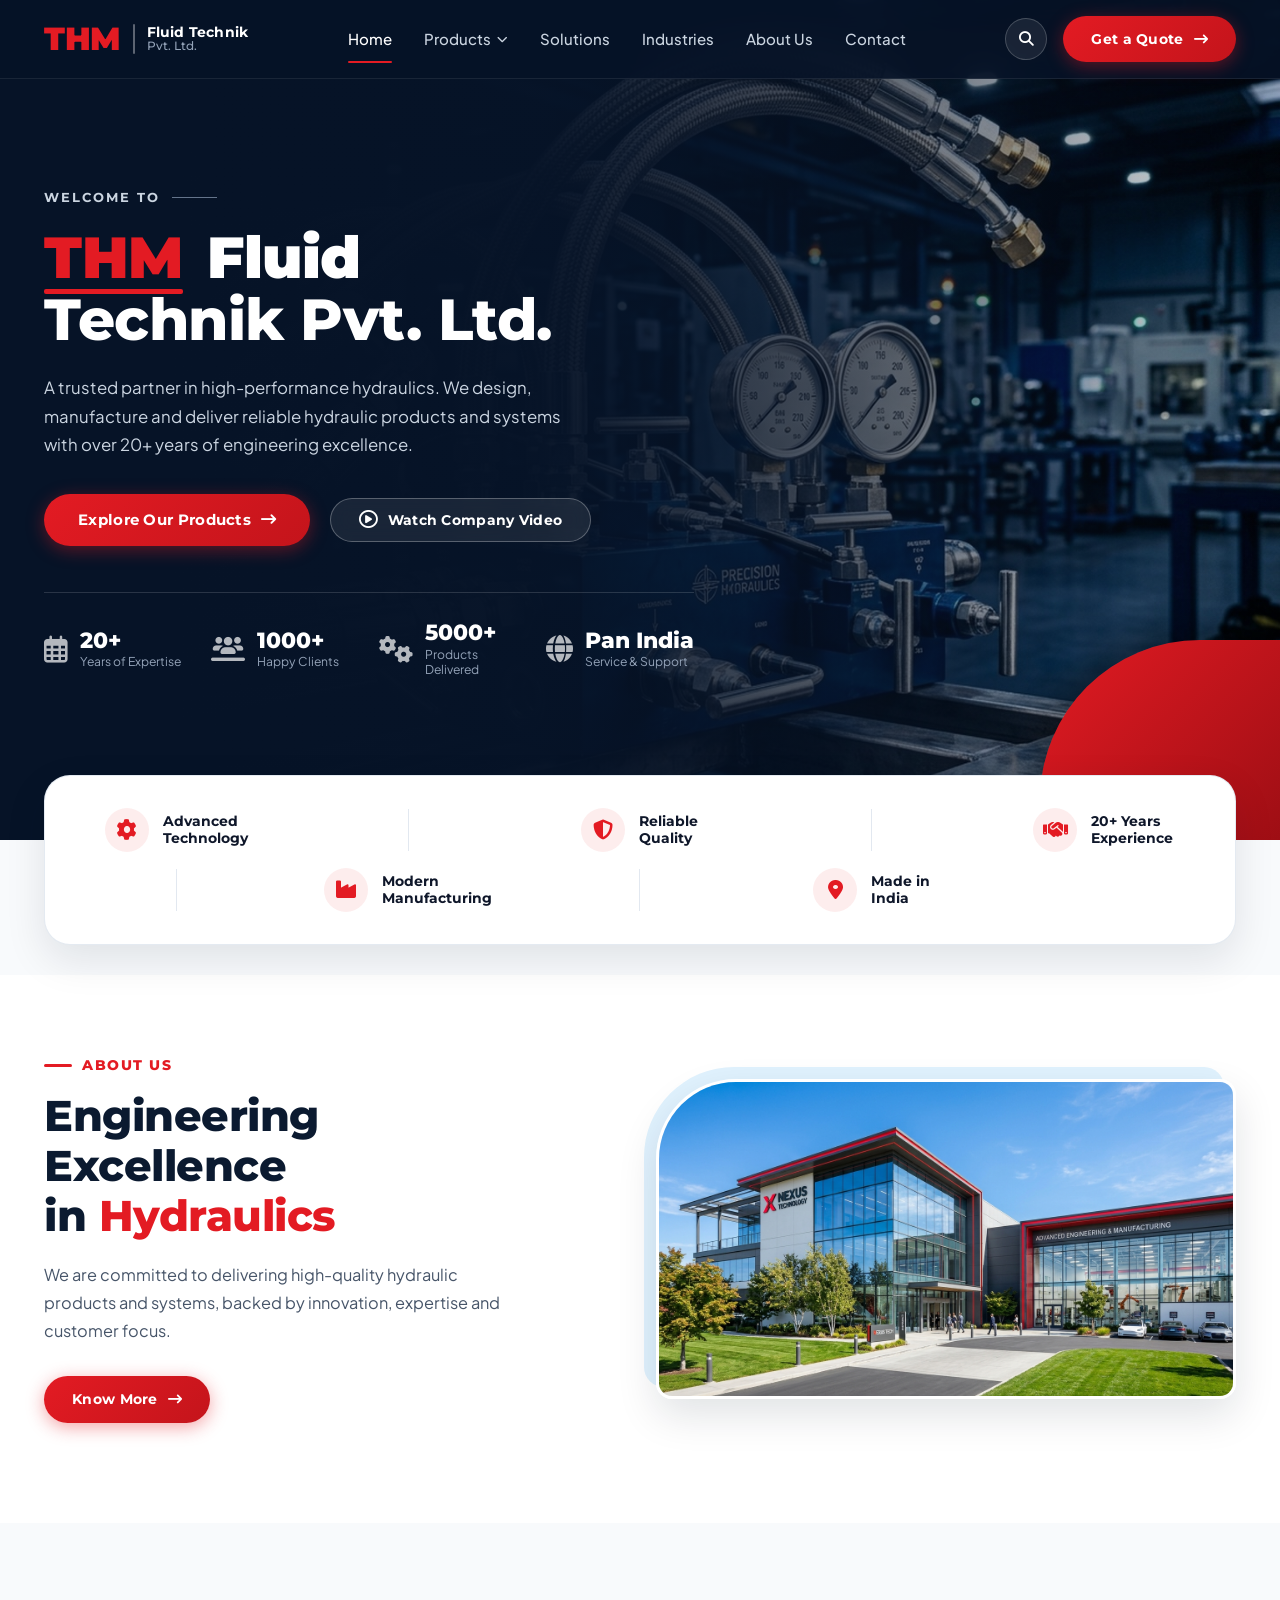
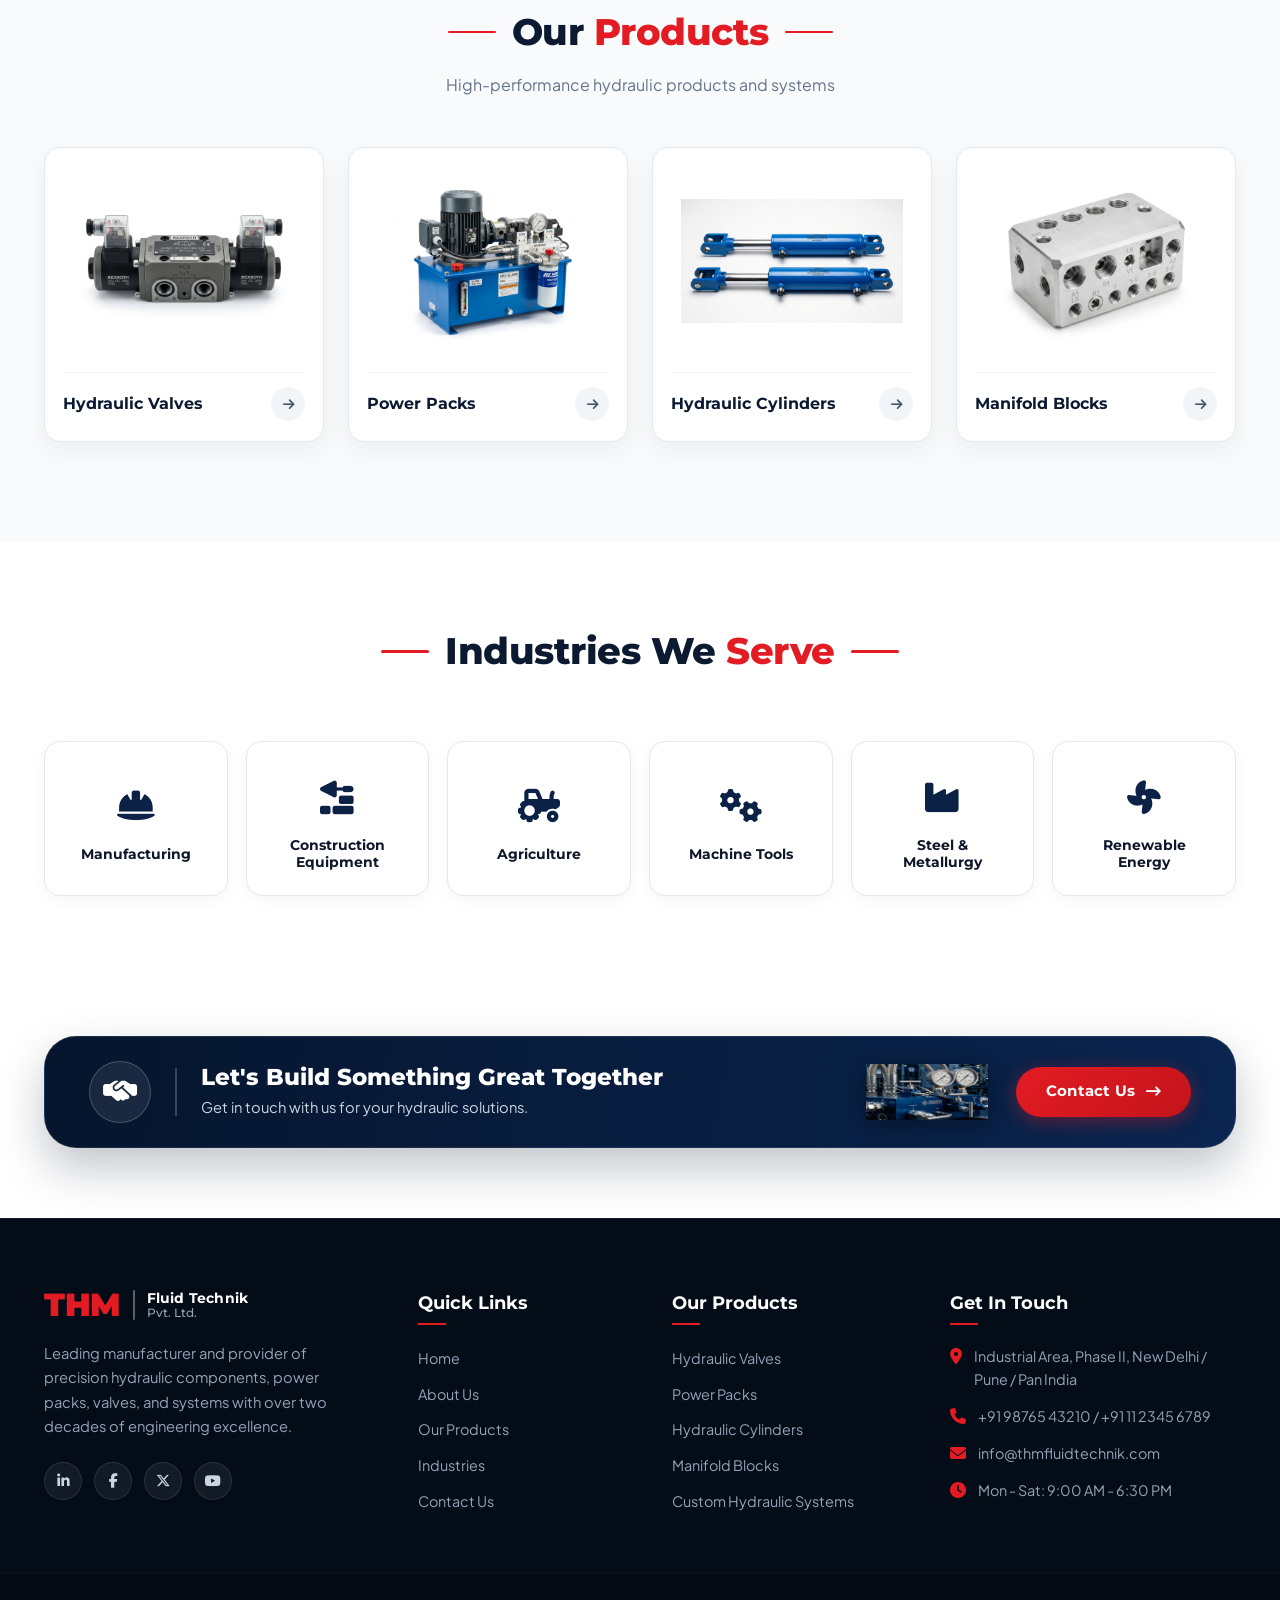
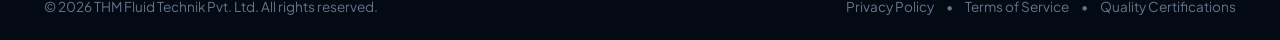
==== index.html @ c9687d81 "Initial commit: THM Fluid Technik official landing page" ====
<!DOCTYPE html>
<html lang="en">
<head>
    <meta charset="UTF-8">
    <meta name="viewport" content="width=device-width, initial-scale=1.0">
    <title>THM | Fluid Technik Pvt. Ltd. - High Performance Hydraulics</title>
    <!-- Google Fonts -->
    <link rel="preconnect" href="https://fonts.googleapis.com">
    <link rel="preconnect" href="https://fonts.gstatic.com" crossorigin>
    <link href="https://fonts.googleapis.com/css2?family=Montserrat:wght@400;500;600;700;800;900&family=Plus+Jakarta+Sans:wght@400;500;600;700&display=swap" rel="stylesheet">
    <!-- Font Awesome Icons -->
    <link rel="stylesheet" href="https://cdnjs.cloudflare.com/ajax/libs/font-awesome/6.5.1/css/all.min.css">
    <!-- Custom Stylesheet -->
    <link rel="stylesheet" href="css/style.css">
</head>
<body>

    <!-- ================= NAVBAR ================= -->
    <header class="navbar-wrapper">
        <nav class="navbar container">
            <a href="#" class="logo-brand">
                <span class="logo-thm">THM</span>
                <span class="logo-sep"></span>
                <span class="logo-text">
                    <span class="company-name">Fluid Technik</span>
                    <span class="company-sub">Pvt. Ltd.</span>
                </span>
            </a>

            <!-- Navigation Links -->
            <ul class="nav-menu" id="navMenu">
                <li class="nav-item"><a href="#home" class="nav-link active">Home</a></li>
                <li class="nav-item dropdown">
                    <a href="#products" class="nav-link dropdown-toggle">
                        Products <i class="fa-solid fa-chevron-down caret"></i>
                    </a>
                    <ul class="dropdown-menu">
                        <li><a href="#products"><i class="fa-solid fa-sliders"></i> Hydraulic Valves</a></li>
                        <li><a href="#products"><i class="fa-solid fa-bolt"></i> Power Packs</a></li>
                        <li><a href="#products"><i class="fa-solid fa-compress"></i> Hydraulic Cylinders</a></li>
                        <li><a href="#products"><i class="fa-solid fa-cubes"></i> Manifold Blocks</a></li>
                    </ul>
                </li>
                <li class="nav-item"><a href="#solutions" class="nav-link">Solutions</a></li>
                <li class="nav-item"><a href="#industries" class="nav-link">Industries</a></li>
                <li class="nav-item"><a href="#about" class="nav-link">About Us</a></li>
                <li class="nav-item"><a href="#contact" class="nav-link">Contact</a></li>
            </ul>

            <!-- Nav Actions -->
            <div class="nav-actions">
                <button class="search-btn" id="searchToggle" title="Search">
                    <i class="fa-solid fa-magnifying-glass"></i>
                </button>
                <a href="#quoteModal" class="btn btn-primary btn-quote" id="openQuoteBtn">
                    Get a Quote <i class="fa-solid fa-arrow-right-long"></i>
                </a>
                <button class="mobile-toggle" id="mobileToggle" aria-label="Toggle menu">
                    <i class="fa-solid fa-bars"></i>
                </button>
            </div>
        </nav>
    </header>

    <!-- Search Overlay -->
    <div class="search-overlay" id="searchOverlay">
        <div class="search-box">
            <input type="text" placeholder="Search products, solutions, specifications...">
            <button class="search-close" id="searchClose"><i class="fa-solid fa-xmark"></i></button>
        </div>
    </div>

    <!-- ================= HERO SECTION ================= -->
    <section class="hero-section" id="home">
        <div class="hero-bg-overlay"></div>
        <div class="container hero-content-wrapper">
            <div class="hero-text-col">
                <div class="welcome-tag">
                    <span>WELCOME TO</span>
                    <span class="tag-line"></span>
                </div>

                <h1 class="hero-title">
                    <span class="thm-red-block">
                        <span class="thm-red">THM</span>
                        <span class="hero-red-bar"></span>
                    </span>
                    <span class="thm-white">Fluid</span><br>
                    <span class="thm-sub">Technik Pvt. Ltd.</span>
                </h1>

                <p class="hero-description">
                    A trusted partner in high-performance hydraulics. We design, manufacture and deliver 
                    reliable hydraulic products and systems with over 20+ years of engineering excellence.
                </p>

                <div class="hero-cta-group">
                    <a href="#products" class="btn btn-primary hero-btn-main">
                        Explore Our Products <i class="fa-solid fa-arrow-right-long"></i>
                    </a>
                    <button class="btn btn-outline-glass" id="watchVideoBtn">
                        <i class="fa-regular fa-circle-play play-icon"></i> Watch Company Video
                    </button>
                </div>

                <!-- Stats Grid Row -->
                <div class="hero-stats-row">
                    <div class="stat-item">
                        <div class="stat-icon"><i class="fa-regular fa-calendar-days"></i></div>
                        <div class="stat-content">
                            <div class="stat-number"><span class="counter" data-target="20">20</span>+</div>
                            <div class="stat-label">Years of Expertise</div>
                        </div>
                    </div>

                    <div class="stat-item">
                        <div class="stat-icon"><i class="fa-solid fa-users-line"></i></div>
                        <div class="stat-content">
                            <div class="stat-number"><span class="counter" data-target="1000">1000</span>+</div>
                            <div class="stat-label">Happy Clients</div>
                        </div>
                    </div>

                    <div class="stat-item">
                        <div class="stat-icon"><i class="fa-solid fa-gears"></i></div>
                        <div class="stat-content">
                            <div class="stat-number"><span class="counter" data-target="5000">5000</span>+</div>
                            <div class="stat-label">Products Delivered</div>
                        </div>
                    </div>

                    <div class="stat-item">
                        <div class="stat-icon"><i class="fa-solid fa-globe"></i></div>
                        <div class="stat-content">
                            <div class="stat-number text-nowrap">Pan India</div>
                            <div class="stat-label">Service & Support</div>
                        </div>
                    </div>
                </div>
            </div>

            <div class="hero-visual-col">
                <!-- Visual space for the blended high-res hydraulic machinery -->
            </div>
        </div>

        <!-- Corner Crimson Curved Swoosh -->
        <div class="hero-red-swoosh"></div>
    </section>

    <!-- ================= FLOATING FEATURE STRIP ================= -->
    <section class="features-strip-wrapper">
        <div class="container">
            <div class="features-card">
                <div class="feature-col">
                    <div class="feature-icon-box">
                        <i class="fa-solid fa-gear"></i>
                    </div>
                    <div class="feature-text">Advanced<br>Technology</div>
                </div>

                <div class="feature-divider"></div>

                <div class="feature-col">
                    <div class="feature-icon-box">
                        <i class="fa-solid fa-shield-halved"></i>
                    </div>
                    <div class="feature-text">Reliable<br>Quality</div>
                </div>

                <div class="feature-divider"></div>

                <div class="feature-col">
                    <div class="feature-icon-box">
                        <i class="fa-solid fa-handshake"></i>
                    </div>
                    <div class="feature-text">20+ Years<br>Experience</div>
                </div>

                <div class="feature-divider"></div>

                <div class="feature-col">
                    <div class="feature-icon-box">
                        <i class="fa-solid fa-industry"></i>
                    </div>
                    <div class="feature-text">Modern<br>Manufacturing</div>
                </div>

                <div class="feature-divider"></div>

                <div class="feature-col">
                    <div class="feature-icon-box">
                        <i class="fa-solid fa-location-dot"></i>
                    </div>
                    <div class="feature-text">Made in<br>India</div>
                </div>
            </div>
        </div>
    </section>

    <!-- ================= ABOUT US SECTION ================= -->
    <section class="about-section" id="about">
        <div class="container about-grid">
            <div class="about-text-col">
                <div class="section-tag">
                    <span class="tag-line-red"></span>
                    <span class="tag-name">ABOUT US</span>
                </div>
                <h2 class="section-title">
                    Engineering Excellence<br>
                    in <span class="text-red">Hydraulics</span>
                </h2>
                <p class="about-desc">
                    We are committed to delivering high-quality hydraulic products and systems, 
                    backed by innovation, expertise and customer focus.
                </p>
                <div class="about-action">
                    <a href="#about" class="btn btn-primary">
                        Know More <i class="fa-solid fa-arrow-right-long"></i>
                    </a>
                </div>
            </div>

            <div class="about-image-col">
                <div class="facility-curved-wrapper">
                    <div class="facility-blue-swoop"></div>
                    <div class="facility-image-card">
                        <img src="assets/images/factory-building.jpg" alt="THM Fluid Technik Factory Facility" class="facility-img">
                    </div>
                </div>
            </div>
        </div>
    </section>

    <!-- ================= PRODUCTS SECTION ================= -->
    <section class="products-section" id="products">
        <div class="container">
            <div class="section-header-center">
                <div class="center-title-group">
                    <span class="header-line"></span>
                    <h2 class="center-heading">Our <span class="text-red">Products</span></h2>
                    <span class="header-line"></span>
                </div>
                <p class="center-subtitle">High-performance hydraulic products and systems</p>
            </div>

            <div class="products-grid">
                <!-- Product 1 -->
                <div class="product-card">
                    <div class="product-img-box">
                        <img src="assets/images/product-valves.jpg" alt="Hydraulic Valves" class="product-img">
                    </div>
                    <div class="product-card-footer">
                        <h3 class="product-name">Hydraulic Valves</h3>
                        <a href="#quoteModal" class="product-arrow-btn" aria-label="View Hydraulic Valves">
                            <i class="fa-solid fa-arrow-right"></i>
                        </a>
                    </div>
                </div>

                <!-- Product 2 -->
                <div class="product-card">
                    <div class="product-img-box">
                        <img src="assets/images/product-powerpack.jpg" alt="Power Packs" class="product-img">
                    </div>
                    <div class="product-card-footer">
                        <h3 class="product-name">Power Packs</h3>
                        <a href="#quoteModal" class="product-arrow-btn" aria-label="View Power Packs">
                            <i class="fa-solid fa-arrow-right"></i>
                        </a>
                    </div>
                </div>

                <!-- Product 3 -->
                <div class="product-card">
                    <div class="product-img-box">
                        <img src="assets/images/product-cylinders.jpg" alt="Hydraulic Cylinders" class="product-img">
                    </div>
                    <div class="product-card-footer">
                        <h3 class="product-name">Hydraulic Cylinders</h3>
                        <a href="#quoteModal" class="product-arrow-btn" aria-label="View Hydraulic Cylinders">
                            <i class="fa-solid fa-arrow-right"></i>
                        </a>
                    </div>
                </div>

                <!-- Product 4 -->
                <div class="product-card">
                    <div class="product-img-box">
                        <img src="assets/images/product-manifold.jpg" alt="Manifold Blocks" class="product-img">
                    </div>
                    <div class="product-card-footer">
                        <h3 class="product-name">Manifold Blocks</h3>
                        <a href="#quoteModal" class="product-arrow-btn" aria-label="View Manifold Blocks">
                            <i class="fa-solid fa-arrow-right"></i>
                        </a>
                    </div>
                </div>
            </div>
        </div>
    </section>

    <!-- ================= INDUSTRIES WE SERVE ================= -->
    <section class="industries-section" id="industries">
        <div class="container">
            <div class="section-header-center">
                <div class="center-title-group">
                    <span class="header-line"></span>
                    <h2 class="center-heading">Industries We <span class="text-red">Serve</span></h2>
                    <span class="header-line"></span>
                </div>
            </div>

            <div class="industries-grid">
                <!-- Industry 1 -->
                <div class="industry-card">
                    <div class="industry-icon">
                        <i class="fa-solid fa-helmet-safety"></i>
                    </div>
                    <h4 class="industry-title">Manufacturing</h4>
                </div>

                <!-- Industry 2 -->
                <div class="industry-card">
                    <div class="industry-icon">
                        <i class="fa-solid fa-trowel-bricks"></i>
                    </div>
                    <h4 class="industry-title">Construction<br>Equipment</h4>
                </div>

                <!-- Industry 3 -->
                <div class="industry-card">
                    <div class="industry-icon">
                        <i class="fa-solid fa-tractor"></i>
                    </div>
                    <h4 class="industry-title">Agriculture</h4>
                </div>

                <!-- Industry 4 -->
                <div class="industry-card">
                    <div class="industry-icon">
                        <i class="fa-solid fa-gears"></i>
                    </div>
                    <h4 class="industry-title">Machine Tools</h4>
                </div>

                <!-- Industry 5 -->
                <div class="industry-card">
                    <div class="industry-icon">
                        <i class="fa-solid fa-industry"></i>
                    </div>
                    <h4 class="industry-title">Steel &<br>Metallurgy</h4>
                </div>

                <!-- Industry 6 -->
                <div class="industry-card">
                    <div class="industry-icon">
                        <i class="fa-solid fa-fan"></i>
                    </div>
                    <h4 class="industry-title">Renewable<br>Energy</h4>
                </div>
            </div>
        </div>
    </section>

    <!-- ================= CTA BANNER ================= -->
    <section class="cta-banner-section" id="contact">
        <div class="container">
            <div class="cta-capsule">
                <div class="cta-left">
                    <div class="cta-badge-icon">
                        <i class="fa-solid fa-handshake-simple"></i>
                    </div>
                    <div class="cta-v-divider"></div>
                    <div class="cta-text-wrap">
                        <h3 class="cta-headline">Let's Build Something Great Together</h3>
                        <p class="cta-subtext">Get in touch with us for your hydraulic solutions.</p>
                    </div>
                </div>

                <div class="cta-right">
                    <div class="cta-machine-img">
                        <img src="assets/images/cta-machine.png" alt="Hydraulic Engineering">
                    </div>
                    <a href="#quoteModal" class="btn btn-primary btn-cta-contact" id="openContactBtn">
                        Contact Us <i class="fa-solid fa-arrow-right-long"></i>
                    </a>
                </div>
            </div>
        </div>
    </section>

    <!-- ================= FOOTER ================= -->
    <footer class="main-footer">
        <div class="container footer-grid">
            <div class="footer-col brand-col">
                <div class="logo-brand">
                    <span class="logo-thm">THM</span>
                    <span class="logo-sep"></span>
                    <span class="logo-text">
                        <span class="company-name">Fluid Technik</span>
                        <span class="company-sub">Pvt. Ltd.</span>
                    </span>
                </div>
                <p class="footer-desc">
                    Leading manufacturer and provider of precision hydraulic components, 
                    power packs, valves, and systems with over two decades of engineering excellence.
                </p>
                <div class="footer-socials">
                    <a href="#" aria-label="LinkedIn"><i class="fa-brands fa-linkedin-in"></i></a>
                    <a href="#" aria-label="Facebook"><i class="fa-brands fa-facebook-f"></i></a>
                    <a href="#" aria-label="Twitter"><i class="fa-brands fa-x-twitter"></i></a>
                    <a href="#" aria-label="YouTube"><i class="fa-brands fa-youtube"></i></a>
                </div>
            </div>

            <div class="footer-col">
                <h4 class="footer-title">Quick Links</h4>
                <ul class="footer-links">
                    <li><a href="#home">Home</a></li>
                    <li><a href="#about">About Us</a></li>
                    <li><a href="#products">Our Products</a></li>
                    <li><a href="#industries">Industries</a></li>
                    <li><a href="#contact">Contact Us</a></li>
                </ul>
            </div>

            <div class="footer-col">
                <h4 class="footer-title">Our Products</h4>
                <ul class="footer-links">
                    <li><a href="#products">Hydraulic Valves</a></li>
                    <li><a href="#products">Power Packs</a></li>
                    <li><a href="#products">Hydraulic Cylinders</a></li>
                    <li><a href="#products">Manifold Blocks</a></li>
                    <li><a href="#products">Custom Hydraulic Systems</a></li>
                </ul>
            </div>

            <div class="footer-col contact-col">
                <h4 class="footer-title">Get In Touch</h4>
                <ul class="footer-contact-list">
                    <li>
                        <i class="fa-solid fa-location-dot"></i>
                        <span>Industrial Area, Phase II, New Delhi / Pune / Pan India</span>
                    </li>
                    <li>
                        <i class="fa-solid fa-phone"></i>
                        <span>+91 98765 43210 / +91 11 2345 6789</span>
                    </li>
                    <li>
                        <i class="fa-solid fa-envelope"></i>
                        <span>info@thmfluidtechnik.com</span>
                    </li>
                    <li>
                        <i class="fa-solid fa-clock"></i>
                        <span>Mon - Sat: 9:00 AM - 6:30 PM</span>
                    </li>
                </ul>
            </div>
        </div>

        <div class="footer-bottom">
            <div class="container footer-bottom-flex">
                <p>&copy; 2026 THM Fluid Technik Pvt. Ltd. All rights reserved.</p>
                <div class="footer-legal-links">
                    <a href="#">Privacy Policy</a>
                    <span>•</span>
                    <a href="#">Terms of Service</a>
                    <span>•</span>
                    <a href="#">Quality Certifications</a>
                </div>
            </div>
        </div>
    </footer>

    <!-- ================= VIDEO MODAL ================= -->
    <div class="modal-overlay" id="videoModal">
        <div class="modal-content video-modal-content">
            <button class="modal-close" id="videoModalClose">&times;</button>
            <div class="video-wrapper">
                <iframe id="videoIframe" src="https://www.youtube.com/embed/dQw4w9WgXcQ?enablejsapi=1" 
                        title="THM Fluid Technik Corporate Video" frameborder="0" 
                        allow="accelerometer; autoplay; clipboard-write; encrypted-media; gyroscope; picture-in-picture" 
                        allowfullscreen></iframe>
            </div>
        </div>
    </div>

    <!-- ================= QUOTE REQUEST MODAL ================= -->
    <div class="modal-overlay" id="quoteModal">
        <div class="modal-content quote-modal-content">
            <button class="modal-close" id="quoteModalClose">&times;</button>
            <div class="quote-header">
                <h3 class="quote-title">Request a <span class="text-red">Custom Quote</span></h3>
                <p>Fill out the form below and our hydraulic engineering team will get back to you within 24 hours.</p>
            </div>
            <form class="quote-form" id="quoteForm">
                <div class="form-row">
                    <div class="form-group">
                        <label>Your Name *</label>
                        <input type="text" required placeholder="John Doe">
                    </div>
                    <div class="form-group">
                        <label>Company Name</label>
                        <input type="text" placeholder="Engineering Corp">
                    </div>
                </div>
                <div class="form-row">
                    <div class="form-group">
                        <label>Email Address *</label>
                        <input type="email" required placeholder="john@example.com">
                    </div>
                    <div class="form-group">
                        <label>Phone Number *</label>
                        <input type="tel" required placeholder="+91 98765 43210">
                    </div>
                </div>
                <div class="form-group">
                    <label>Select Product of Interest</label>
                    <select>
                        <option>Hydraulic Valves</option>
                        <option>Power Packs</option>
                        <option>Hydraulic Cylinders</option>
                        <option>Manifold Blocks</option>
                        <option>Complete Custom System</option>
                    </select>
                </div>
                <div class="form-group">
                    <label>Message / Specifications</label>
                    <textarea rows="4" placeholder="Describe your requirements, pressure ratings, flow rates, or project scope..."></textarea>
                </div>
                <button type="submit" class="btn btn-primary submit-quote-btn">Submit Quote Request &rarr;</button>
            </form>
        </div>
    </div>

    <!-- Scripts -->
    <script src="js/main.js"></script>
</body>
</html>
---- css/style.css ----
/* ==========================================================================
   THM FLUID TECHNIK PVT. LTD. - OFFICIAL PRODUCTION STYLESHEET
   Precision Industrial Hydraulic Systems - Pixel-Exact to Reference UI
   ========================================================================== */

:root {
    --primary-red: #e31b23;
    --primary-red-hover: #c4141b;
    --primary-red-glow: rgba(227, 27, 35, 0.4);
    
    --navy-darkest: #040c18;
    --navy-dark: #061327;
    --navy-blue: #0b1a30;
    --navy-card: #0c1e38;
    
    --bg-light: #f8fafc;
    --bg-card: #ffffff;
    --border-light: #e2e8f0;
    
    --text-dark: #0f172a;
    --text-muted: #64748b;
    --text-light: #94a3b8;
    --text-white: #ffffff;
    
    --font-heading: 'Montserrat', sans-serif;
    --font-body: 'Plus Jakarta Sans', sans-serif;
    
    --radius-sm: 8px;
    --radius-md: 16px;
    --radius-lg: 24px;
    --radius-full: 9999px;
    
    --shadow-soft: 0 10px 30px rgba(0, 0, 0, 0.05);
    --shadow-card: 0 10px 30px rgba(9, 30, 66, 0.06);
    --shadow-hover: 0 20px 40px rgba(9, 30, 66, 0.12);
    
    --transition: all 0.3s cubic-bezier(0.16, 1, 0.3, 1);
}

/* Reset & Base Setup */
*, *::before, *::after {
    margin: 0;
    padding: 0;
    box-sizing: border-box;
}

html {
    scroll-behavior: smooth;
    font-size: 16px;
}

body {
    font-family: var(--font-body);
    background-color: var(--bg-light);
    color: var(--text-dark);
    line-height: 1.6;
    overflow-x: hidden;
}

img {
    max-width: 100%;
    height: auto;
    display: block;
}

a {
    text-decoration: none;
    color: inherit;
    transition: var(--transition);
}

ul {
    list-style: none;
}

.container {
    width: 100%;
    max-width: 1240px;
    margin-left: auto;
    margin-right: auto;
    padding-left: 24px;
    padding-right: 24px;
}

.text-red {
    color: var(--primary-red);
}

.text-nowrap {
    white-space: nowrap;
}

/* ================= BUTTONS ================= */
.btn {
    display: inline-flex;
    align-items: center;
    justify-content: center;
    gap: 10px;
    font-family: var(--font-heading);
    font-size: 0.88rem;
    font-weight: 700;
    letter-spacing: 0.3px;
    padding: 12px 28px;
    border-radius: var(--radius-full);
    cursor: pointer;
    border: none;
    transition: var(--transition);
    white-space: nowrap;
}

.btn-primary {
    background: linear-gradient(135deg, #e31b23 0%, #c4141b 100%);
    color: #ffffff;
    box-shadow: 0 4px 18px var(--primary-red-glow);
}

.btn-primary:hover {
    background: linear-gradient(135deg, #f0252d 0%, #a80f15 100%);
    transform: translateY(-2px);
    box-shadow: 0 8px 25px rgba(227, 27, 35, 0.5);
    color: #ffffff;
}

.btn-outline-glass {
    background: rgba(255, 255, 255, 0.08);
    backdrop-filter: blur(10px);
    -webkit-backdrop-filter: blur(10px);
    color: #ffffff;
    border: 1.5px solid rgba(255, 255, 255, 0.28);
}

.btn-outline-glass:hover {
    background: rgba(255, 255, 255, 0.18);
    border-color: rgba(255, 255, 255, 0.6);
    transform: translateY(-2px);
    color: #ffffff;
}

.btn i {
    transition: transform 0.25s ease;
}

.btn:hover i {
    transform: translateX(4px);
}

/* ================= NAVBAR ================= */
.navbar-wrapper {
    position: fixed;
    top: 0;
    left: 0;
    width: 100%;
    z-index: 1000;
    background: rgba(6, 19, 39, 0.88);
    backdrop-filter: blur(16px);
    -webkit-backdrop-filter: blur(16px);
    border-bottom: 1px solid rgba(255, 255, 255, 0.08);
    transition: var(--transition);
}

.navbar-wrapper.scrolled {
    background: rgba(4, 12, 24, 0.96);
    box-shadow: 0 10px 30px rgba(0, 0, 0, 0.4);
}

.navbar {
    display: flex;
    align-items: center;
    justify-content: space-between;
    height: 78px;
}

/* Brand Logo */
.logo-brand {
    display: flex;
    align-items: center;
    gap: 12px;
}

.logo-thm {
    font-family: var(--font-heading);
    font-size: 2rem;
    font-weight: 900;
    color: var(--primary-red);
    letter-spacing: -0.5px;
    line-height: 1;
}

.logo-sep {
    width: 2px;
    height: 30px;
    background-color: rgba(255, 255, 255, 0.35);
    border-radius: 2px;
}

.logo-text {
    display: flex;
    flex-direction: column;
}

.company-name {
    font-family: var(--font-heading);
    font-size: 0.9rem;
    font-weight: 700;
    color: #ffffff;
    line-height: 1.15;
    letter-spacing: 0.2px;
}

.company-sub {
    font-family: var(--font-heading);
    font-size: 0.74rem;
    font-weight: 500;
    color: #94a3b8;
    line-height: 1.15;
}

/* Nav Menu */
.nav-menu {
    display: flex;
    align-items: center;
    gap: 32px;
}

.nav-link {
    font-family: var(--font-body);
    font-size: 0.94rem;
    font-weight: 500;
    color: #cbd5e1;
    padding: 6px 0;
    position: relative;
    display: flex;
    align-items: center;
    gap: 6px;
}

.nav-link:hover,
.nav-link.active {
    color: #ffffff;
}

.nav-link.active::after {
    content: '';
    position: absolute;
    bottom: -6px;
    left: 0;
    width: 100%;
    height: 2.5px;
    background-color: var(--primary-red);
    border-radius: 2px;
}

.caret {
    font-size: 0.68rem;
    transition: transform 0.2s ease;
}

/* Dropdown */
.nav-item.dropdown {
    position: relative;
}

.dropdown-menu {
    position: absolute;
    top: calc(100% + 14px);
    left: 0;
    min-width: 220px;
    background: #08172e;
    border: 1px solid rgba(255, 255, 255, 0.1);
    border-radius: var(--radius-md);
    box-shadow: 0 15px 35px rgba(0, 0, 0, 0.45);
    padding: 10px 0;
    opacity: 0;
    visibility: hidden;
    transform: translateY(10px);
    transition: var(--transition);
}

.nav-item.dropdown:hover .dropdown-menu {
    opacity: 1;
    visibility: visible;
    transform: translateY(0);
}

.nav-item.dropdown:hover .caret {
    transform: rotate(180deg);
}

.dropdown-menu li a {
    display: flex;
    align-items: center;
    gap: 12px;
    padding: 11px 22px;
    font-size: 0.9rem;
    color: #cbd5e1;
}

.dropdown-menu li a i {
    color: var(--primary-red);
    font-size: 0.85rem;
    width: 16px;
}

.dropdown-menu li a:hover {
    background-color: rgba(227, 27, 35, 0.12);
    color: #ffffff;
    padding-left: 26px;
}

/* Nav Actions */
.nav-actions {
    display: flex;
    align-items: center;
    gap: 16px;
}

.search-btn {
    width: 42px;
    height: 42px;
    border-radius: 50%;
    background: rgba(255, 255, 255, 0.08);
    border: 1px solid rgba(255, 255, 255, 0.2);
    color: #ffffff;
    display: flex;
    align-items: center;
    justify-content: center;
    font-size: 0.92rem;
    cursor: pointer;
    transition: var(--transition);
}

.search-btn:hover {
    background: rgba(255, 255, 255, 0.2);
    border-color: rgba(255, 255, 255, 0.5);
    transform: scale(1.05);
}

.mobile-toggle {
    display: none;
    background: transparent;
    border: none;
    color: #ffffff;
    font-size: 1.5rem;
    cursor: pointer;
}

/* Search Overlay */
.search-overlay {
    position: fixed;
    top: 0;
    left: 0;
    width: 100%;
    height: 100vh;
    background: rgba(4, 12, 24, 0.96);
    backdrop-filter: blur(14px);
    z-index: 2000;
    display: flex;
    align-items: center;
    justify-content: center;
    opacity: 0;
    visibility: hidden;
    transition: var(--transition);
}

.search-overlay.active {
    opacity: 1;
    visibility: visible;
}

.search-box {
    position: relative;
    width: 90%;
    max-width: 600px;
}

.search-box input {
    width: 100%;
    background: transparent;
    border: none;
    border-bottom: 2.5px solid var(--primary-red);
    padding: 16px 40px 16px 0;
    color: #ffffff;
    font-size: 1.4rem;
    font-family: var(--font-heading);
    outline: none;
}

.search-close {
    position: absolute;
    right: 0;
    top: 50%;
    transform: translateY(-50%);
    background: none;
    border: none;
    color: #ffffff;
    font-size: 1.6rem;
    cursor: pointer;
}

/* ================= HERO SECTION ================= */
.hero-section {
    position: relative;
    min-height: 840px;
    background-color: #061327;
    background-image: url('../assets/images/hero-banner.jpg');
    background-repeat: no-repeat;
    background-position: right center;
    background-size: cover;
    display: flex;
    align-items: center;
    padding-top: 130px;
    padding-bottom: 110px;
    overflow: hidden;
}

.hero-bg-overlay {
    position: absolute;
    inset: 0;
    background: linear-gradient(90deg, #061327 0%, rgba(6, 19, 39, 0.98) 42%, rgba(6, 19, 39, 0.7) 65%, rgba(6, 19, 39, 0.1) 100%);
    z-index: 1;
}

.hero-content-wrapper {
    position: relative;
    z-index: 2;
    display: grid;
    grid-template-columns: 1.15fr 0.85fr;
    gap: 40px;
    align-items: center;
}

.hero-text-col {
    max-width: 650px;
}

.welcome-tag {
    display: inline-flex;
    align-items: center;
    gap: 12px;
    margin-bottom: 18px;
}

.welcome-tag span {
    font-family: var(--font-heading);
    font-size: 0.82rem;
    font-weight: 700;
    letter-spacing: 2px;
    color: #cbd5e1;
}

.tag-line {
    width: 45px;
    height: 1.5px;
    background: #64748b;
}

.hero-title {
    font-family: var(--font-heading);
    font-size: 3.6rem;
    font-weight: 900;
    line-height: 1.08;
    color: #ffffff;
    margin-bottom: 18px;
    letter-spacing: -0.5px;
}

.thm-red-block {
    display: inline-block;
    position: relative;
}

.thm-red {
    color: var(--primary-red);
}

.hero-red-bar {
    position: absolute;
    bottom: -6px;
    left: 0;
    width: 100%;
    height: 5px;
    background-color: var(--primary-red);
    border-radius: 2px;
}

.thm-white {
    color: #ffffff;
    margin-left: 8px;
}

.thm-sub {
    font-weight: 800;
}

.hero-description {
    font-size: 1.05rem;
    line-height: 1.7;
    color: #cbd5e1;
    margin-top: 24px;
    margin-bottom: 34px;
    max-width: 540px;
}

.hero-cta-group {
    display: flex;
    align-items: center;
    gap: 20px;
    margin-bottom: 46px;
    flex-wrap: wrap;
}

.hero-btn-main {
    padding: 14px 34px;
    font-size: 0.95rem;
}

.play-icon {
    font-size: 1.15rem;
    color: #ffffff;
}

/* Stats Row */
.hero-stats-row {
    display: grid;
    grid-template-columns: repeat(4, 1fr);
    gap: 20px;
    padding-top: 28px;
    border-top: 1px solid rgba(255, 255, 255, 0.14);
}

.stat-item {
    display: flex;
    align-items: center;
    gap: 12px;
}

.stat-icon {
    font-size: 1.7rem;
    color: rgba(255, 255, 255, 0.7);
    flex-shrink: 0;
}

.stat-number {
    font-family: var(--font-heading);
    font-size: 1.35rem;
    font-weight: 800;
    color: #ffffff;
    line-height: 1.1;
}

.stat-label {
    font-size: 0.76rem;
    color: #94a3b8;
    line-height: 1.25;
    margin-top: 2px;
}

/* Hero Corner Crimson Curved Swoosh */
.hero-red-swoosh {
    position: absolute;
    bottom: 0;
    right: 0;
    width: 240px;
    height: 200px;
    background: linear-gradient(135deg, #e31b23 0%, #9e0e14 100%);
    border-top-left-radius: 160px;
    z-index: 2;
    box-shadow: -10px -10px 30px rgba(0, 0, 0, 0.3);
    pointer-events: none;
}

/* ================= FLOATING FEATURE STRIP ================= */
.features-strip-wrapper {
    position: relative;
    z-index: 10;
    margin-top: -65px;
    margin-bottom: 30px;
}

.features-card {
    background: #ffffff;
    border-radius: 26px;
    box-shadow: 0 15px 40px rgba(8, 22, 43, 0.1);
    display: grid;
    grid-template-columns: repeat(5, 1fr);
    align-items: center;
    padding: 24px 16px;
    border: 1px solid rgba(226, 232, 240, 0.9);
}

.feature-col {
    display: flex;
    align-items: center;
    justify-content: center;
    gap: 14px;
    padding: 8px 12px;
    transition: var(--transition);
}

.feature-col:hover {
    transform: translateY(-3px);
}

.feature-icon-box {
    width: 44px;
    height: 44px;
    border-radius: 50%;
    background: rgba(227, 27, 35, 0.08);
    display: flex;
    align-items: center;
    justify-content: center;
    font-size: 1.25rem;
    color: var(--primary-red);
    flex-shrink: 0;
    transition: var(--transition);
}

.feature-col:hover .feature-icon-box {
    background: var(--primary-red);
    color: #ffffff;
    box-shadow: 0 6px 15px var(--primary-red-glow);
}

.feature-text {
    font-family: var(--font-heading);
    font-size: 0.85rem;
    font-weight: 700;
    color: var(--text-dark);
    line-height: 1.25;
}

.feature-divider {
    width: 1px;
    height: 42px;
    background-color: var(--border-light);
    margin: 0 auto;
}

/* ================= ABOUT US SECTION ================= */
.about-section {
    padding: 80px 0 100px;
    background-color: #ffffff;
}

.about-grid {
    display: grid;
    grid-template-columns: 1fr 1.15fr;
    gap: 60px;
    align-items: center;
}

.section-tag {
    display: flex;
    align-items: center;
    gap: 10px;
    margin-bottom: 14px;
}

.tag-line-red {
    width: 28px;
    height: 3px;
    background-color: var(--primary-red);
    border-radius: 2px;
}

.tag-name {
    font-family: var(--font-heading);
    font-size: 0.85rem;
    font-weight: 800;
    letter-spacing: 1.5px;
    color: var(--primary-red);
}

.section-title {
    font-family: var(--font-heading);
    font-size: 2.7rem;
    font-weight: 800;
    color: #0b1a30;
    line-height: 1.16;
    margin-bottom: 20px;
    letter-spacing: -0.5px;
}

.about-desc {
    font-size: 1.02rem;
    line-height: 1.7;
    color: #475569;
    margin-bottom: 32px;
    max-width: 480px;
}

/* Sculpted Curved Facility Frame */
.about-image-col {
    position: relative;
    display: flex;
    justify-content: flex-end;
}

.facility-curved-wrapper {
    position: relative;
    width: 100%;
    max-width: 580px;
}

.facility-blue-swoop {
    position: absolute;
    top: -12px;
    left: -12px;
    width: 100%;
    height: 100%;
    border-radius: 90px 20px 20px 20px;
    background: #e0f2fe;
    z-index: 1;
}

.facility-image-card {
    position: relative;
    z-index: 2;
    width: 100%;
    height: 320px;
    border-radius: 80px 16px 16px 16px;
    overflow: hidden;
    box-shadow: 0 16px 40px rgba(8, 22, 43, 0.12);
    border: 3px solid #ffffff;
}

.facility-img {
    width: 100%;
    height: 100%;
    object-fit: cover;
    transition: transform 0.6s ease;
}

.facility-image-card:hover .facility-img {
    transform: scale(1.04);
}

/* ================= PRODUCTS SECTION ================= */
.products-section {
    padding: 80px 0 100px;
    background-color: #f8fafc;
}

.section-header-center {
    text-align: center;
    margin-bottom: 50px;
}

.center-title-group {
    display: inline-flex;
    align-items: center;
    gap: 16px;
    margin-bottom: 10px;
}

.header-line {
    width: 48px;
    height: 2.5px;
    background-color: var(--primary-red);
    border-radius: 2px;
}

.center-heading {
    font-family: var(--font-heading);
    font-size: 2.3rem;
    font-weight: 800;
    color: #0b1a30;
    letter-spacing: -0.5px;
}

.center-subtitle {
    font-size: 1rem;
    color: var(--text-muted);
}

.products-grid {
    display: grid;
    grid-template-columns: repeat(4, 1fr);
    gap: 24px;
}

.product-card {
    background: #ffffff;
    border-radius: var(--radius-md);
    border: 1px solid #e2e8f0;
    box-shadow: 0 8px 24px rgba(15, 23, 42, 0.05);
    padding: 18px 18px 20px;
    display: flex;
    flex-direction: column;
    justify-content: space-between;
    transition: var(--transition);
}

.product-card:hover {
    transform: translateY(-8px);
    box-shadow: var(--shadow-hover);
    border-color: #cbd5e1;
}

.product-img-box {
    width: 100%;
    height: 190px;
    background: #ffffff;
    border-radius: var(--radius-sm);
    display: flex;
    align-items: center;
    justify-content: center;
    padding: 10px;
    margin-bottom: 16px;
    overflow: hidden;
}

.product-img {
    max-height: 100%;
    max-width: 100%;
    object-fit: contain;
    transition: transform 0.4s ease;
}

.product-card:hover .product-img {
    transform: scale(1.06);
}

.product-card-footer {
    display: flex;
    align-items: center;
    justify-content: space-between;
    padding-top: 14px;
    border-top: 1px solid #f1f5f9;
}

.product-name {
    font-family: var(--font-heading);
    font-size: 1rem;
    font-weight: 700;
    color: #0b1a30;
}

.product-arrow-btn {
    width: 34px;
    height: 34px;
    border-radius: 50%;
    background: #f1f5f9;
    color: #475569;
    display: flex;
    align-items: center;
    justify-content: center;
    font-size: 0.82rem;
    transition: var(--transition);
    flex-shrink: 0;
}

.product-card:hover .product-arrow-btn {
    background: var(--primary-red);
    color: #ffffff;
    transform: translateX(3px);
}

/* ================= INDUSTRIES WE SERVE ================= */
.industries-section {
    padding: 80px 0 90px;
    background-color: #ffffff;
    position: relative;
    overflow: hidden;
}

.industries-grid {
    position: relative;
    z-index: 2;
    display: grid;
    grid-template-columns: repeat(6, 1fr);
    gap: 18px;
    margin-top: 40px;
}

.industry-card {
    background: #ffffff;
    border: 1px solid #e2e8f0;
    border-radius: var(--radius-md);
    padding: 26px 14px 22px;
    text-align: center;
    display: flex;
    flex-direction: column;
    align-items: center;
    justify-content: center;
    min-height: 155px;
    box-shadow: 0 4px 16px rgba(15, 23, 42, 0.04);
    transition: var(--transition);
}

.industry-card:hover {
    transform: translateY(-6px);
    border-color: rgba(227, 27, 35, 0.35);
    box-shadow: 0 14px 28px rgba(227, 27, 35, 0.08);
}

.industry-icon {
    font-size: 2.1rem;
    color: #0b2246;
    margin-bottom: 14px;
    transition: var(--transition);
}

.industry-card:hover .industry-icon {
    color: var(--primary-red);
    transform: scale(1.12);
}

.industry-title {
    font-family: var(--font-heading);
    font-size: 0.85rem;
    font-weight: 700;
    color: #0f172a;
    line-height: 1.25;
}

/* ================= CTA BANNER ================= */
.cta-banner-section {
    padding: 50px 0 70px;
    background-color: #ffffff;
}

.cta-capsule {
    background: linear-gradient(100deg, #06152d 0%, #081d3f 50%, #0a2550 100%);
    border-radius: 32px;
    padding: 24px 44px;
    display: flex;
    align-items: center;
    justify-content: space-between;
    box-shadow: 0 20px 45px rgba(6, 21, 45, 0.25);
    border: 1px solid rgba(255, 255, 255, 0.1);
    position: relative;
    overflow: hidden;
}

.cta-left {
    display: flex;
    align-items: center;
    gap: 24px;
}

.cta-badge-icon {
    width: 62px;
    height: 62px;
    border-radius: 50%;
    background: rgba(255, 255, 255, 0.08);
    border: 1.5px solid rgba(255, 255, 255, 0.2);
    display: flex;
    align-items: center;
    justify-content: center;
    font-size: 1.7rem;
    color: #ffffff;
    flex-shrink: 0;
}

.cta-v-divider {
    width: 1.5px;
    height: 48px;
    background-color: rgba(255, 255, 255, 0.2);
}

.cta-headline {
    font-family: var(--font-heading);
    font-size: 1.45rem;
    font-weight: 800;
    color: #ffffff;
    line-height: 1.2;
    margin-bottom: 4px;
}

.cta-subtext {
    font-size: 0.92rem;
    color: #cbd5e1;
}

.cta-right {
    display: flex;
    align-items: center;
    gap: 28px;
}

.cta-machine-img {
    max-height: 65px;
    display: flex;
    align-items: center;
}

.cta-machine-img img {
    height: 56px;
    width: auto;
    object-fit: contain;
    filter: drop-shadow(0 4px 12px rgba(0, 0, 0, 0.4));
}

.btn-cta-contact {
    padding: 13px 30px;
    font-size: 0.92rem;
}

/* ================= FOOTER ================= */
.main-footer {
    background-color: var(--navy-darkest);
    color: #cbd5e1;
    padding-top: 70px;
    border-top: 1px solid rgba(255, 255, 255, 0.06);
}

.footer-grid {
    display: grid;
    grid-template-columns: 1.4fr 0.9fr 1fr 1.2fr;
    gap: 40px;
    padding-bottom: 50px;
}

.footer-desc {
    font-size: 0.92rem;
    line-height: 1.65;
    color: #94a3b8;
    margin: 20px 0 24px;
    max-width: 320px;
}

.footer-socials {
    display: flex;
    gap: 12px;
}

.footer-socials a {
    width: 38px;
    height: 38px;
    border-radius: 50%;
    background: rgba(255, 255, 255, 0.06);
    color: #cbd5e1;
    display: flex;
    align-items: center;
    justify-content: center;
    font-size: 0.9rem;
    border: 1px solid rgba(255, 255, 255, 0.1);
    transition: var(--transition);
}

.footer-socials a:hover {
    background: var(--primary-red);
    color: #ffffff;
    border-color: var(--primary-red);
    transform: translateY(-3px);
}

.footer-title {
    font-family: var(--font-heading);
    font-size: 1.1rem;
    font-weight: 700;
    color: #ffffff;
    margin-bottom: 20px;
    position: relative;
    padding-bottom: 8px;
}

.footer-title::after {
    content: '';
    position: absolute;
    bottom: 0;
    left: 0;
    width: 28px;
    height: 2px;
    background-color: var(--primary-red);
}

.footer-links li {
    margin-bottom: 10px;
}

.footer-links a {
    font-size: 0.9rem;
    color: #94a3b8;
}

.footer-links a:hover {
    color: #ffffff;
    padding-left: 6px;
}

.footer-contact-list li {
    display: flex;
    align-items: flex-start;
    gap: 12px;
    font-size: 0.9rem;
    color: #94a3b8;
    margin-bottom: 14px;
}

.footer-contact-list i {
    color: var(--primary-red);
    font-size: 1rem;
    margin-top: 3px;
    flex-shrink: 0;
}

.footer-bottom {
    background-color: #030a14;
    padding: 22px 0;
    border-top: 1px solid rgba(255, 255, 255, 0.04);
    font-size: 0.85rem;
    color: #64748b;
}

.footer-bottom-flex {
    display: flex;
    align-items: center;
    justify-content: space-between;
    flex-wrap: wrap;
    gap: 14px;
}

.footer-legal-links {
    display: flex;
    align-items: center;
    gap: 12px;
}

.footer-legal-links a {
    color: #64748b;
}

.footer-legal-links a:hover {
    color: #cbd5e1;
}

/* ================= MODALS ================= */
.modal-overlay {
    position: fixed;
    inset: 0;
    background: rgba(4, 13, 26, 0.85);
    backdrop-filter: blur(8px);
    z-index: 3000;
    display: flex;
    align-items: center;
    justify-content: center;
    padding: 20px;
    opacity: 0;
    visibility: hidden;
    transition: var(--transition);
}

.modal-overlay.active {
    opacity: 1;
    visibility: visible;
}

.modal-content {
    background: #ffffff;
    border-radius: var(--radius-md);
    position: relative;
    max-width: 600px;
    width: 100%;
    box-shadow: 0 25px 60px rgba(0, 0, 0, 0.4);
    animation: modalPop 0.3s cubic-bezier(0.16, 1, 0.3, 1);
}

@keyframes modalPop {
    from { transform: scale(0.92); opacity: 0; }
    to { transform: scale(1); opacity: 1; }
}

.modal-close {
    position: absolute;
    top: 14px;
    right: 18px;
    font-size: 1.8rem;
    background: none;
    border: none;
    color: #64748b;
    cursor: pointer;
    line-height: 1;
    transition: var(--transition);
}

.modal-close:hover {
    color: var(--primary-red);
}

/* Video Modal */
.video-modal-content {
    max-width: 800px;
    background: #000;
    padding: 0;
    overflow: hidden;
}

.video-wrapper {
    position: relative;
    padding-bottom: 56.25%;
    height: 0;
}

.video-wrapper iframe {
    position: absolute;
    top: 0;
    left: 0;
    width: 100%;
    height: 100%;
}

.video-modal-content .modal-close {
    color: #ffffff;
    z-index: 10;
    top: 10px;
    right: 14px;
}

/* Quote Modal */
.quote-modal-content {
    padding: 34px;
}

.quote-header {
    margin-bottom: 24px;
}

.quote-title {
    font-family: var(--font-heading);
    font-size: 1.5rem;
    font-weight: 800;
    color: #0b1a30;
    margin-bottom: 6px;
}

.quote-header p {
    font-size: 0.9rem;
    color: #64748b;
}

.form-row {
    display: grid;
    grid-template-columns: 1fr 1fr;
    gap: 16px;
}

.form-group {
    margin-bottom: 16px;
}

.form-group label {
    display: block;
    font-size: 0.82rem;
    font-weight: 600;
    color: #334155;
    margin-bottom: 6px;
    font-family: var(--font-heading);
}

.form-group input,
.form-group select,
.form-group textarea {
    width: 100%;
    padding: 10px 14px;
    border: 1px solid #cbd5e1;
    border-radius: var(--radius-sm);
    font-family: var(--font-body);
    font-size: 0.92rem;
    color: #0f172a;
    outline: none;
    transition: border-color 0.2s;
}

.form-group input:focus,
.form-group select:focus,
.form-group textarea:focus {
    border-color: var(--primary-red);
    box-shadow: 0 0 0 3px rgba(227, 27, 35, 0.1);
}

.submit-quote-btn {
    width: 100%;
    margin-top: 10px;
    padding: 14px;
    font-size: 1rem;
}

/* ================= RESPONSIVE MEDIA QUERIES ================= */
@media (max-width: 1100px) {
    .industries-grid {
        grid-template-columns: repeat(3, 1fr);
    }
    
    .products-grid {
        grid-template-columns: repeat(2, 1fr);
    }
}

@media (max-width: 992px) {
    .hero-content-wrapper {
        grid-template-columns: 1fr;
    }
    
    .hero-visual-col {
        display: none;
    }
    
    .about-grid {
        grid-template-columns: 1fr;
    }
    
    .features-card {
        grid-template-columns: repeat(3, 1fr);
        gap: 16px;
    }
    
    .feature-divider {
        display: none;
    }
    
    .footer-grid {
        grid-template-columns: 1fr 1fr;
    }
    
    .nav-menu {
        position: fixed;
        top: 78px;
        left: -100%;
        width: 100%;
        height: calc(100vh - 78px);
        background: #061327;
        flex-direction: column;
        align-items: flex-start;
        padding: 30px;
        gap: 20px;
        transition: left 0.3s ease;
        overflow-y: auto;
    }
    
    .nav-menu.active {
        left: 0;
    }
    
    .mobile-toggle {
        display: block;
    }
    
    .cta-capsule {
        flex-direction: column;
        text-align: center;
        gap: 24px;
        padding: 30px 24px;
    }
    
    .cta-left {
        flex-direction: column;
    }
    
    .cta-v-divider {
        display: none;
    }
    
    .cta-right {
        flex-direction: column;
    }
}

@media (max-width: 640px) {
    .hero-title {
        font-size: 2.6rem;
    }
    
    .hero-stats-row {
        grid-template-columns: repeat(2, 1fr);
    }
    
    .features-card {
        grid-template-columns: 1fr;
    }
    
    .products-grid {
        grid-template-columns: 1fr;
    }
    
    .industries-grid {
        grid-template-columns: repeat(2, 1fr);
    }
    
    .footer-grid {
        grid-template-columns: 1fr;
    }
    
    .form-row {
        grid-template-columns: 1fr;
    }
    
    .btn-quote {
        display: none;
    }
}
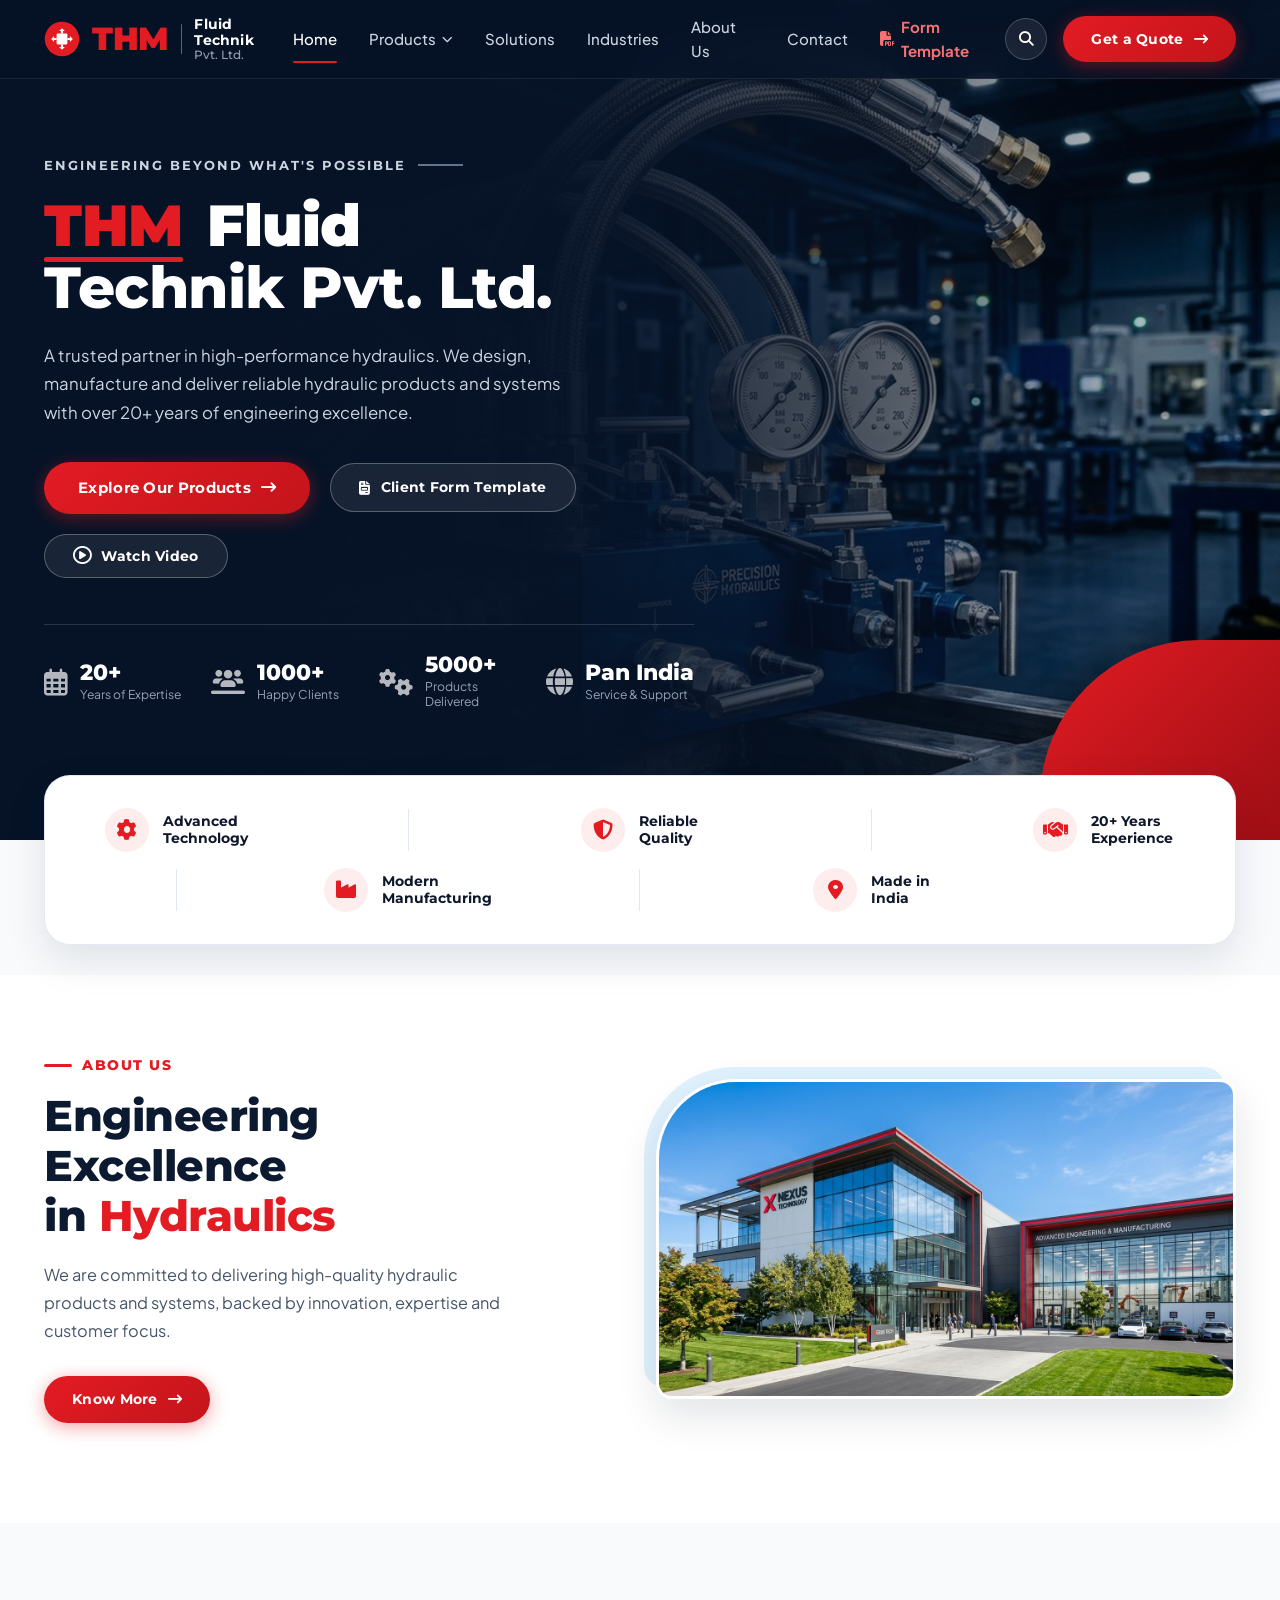
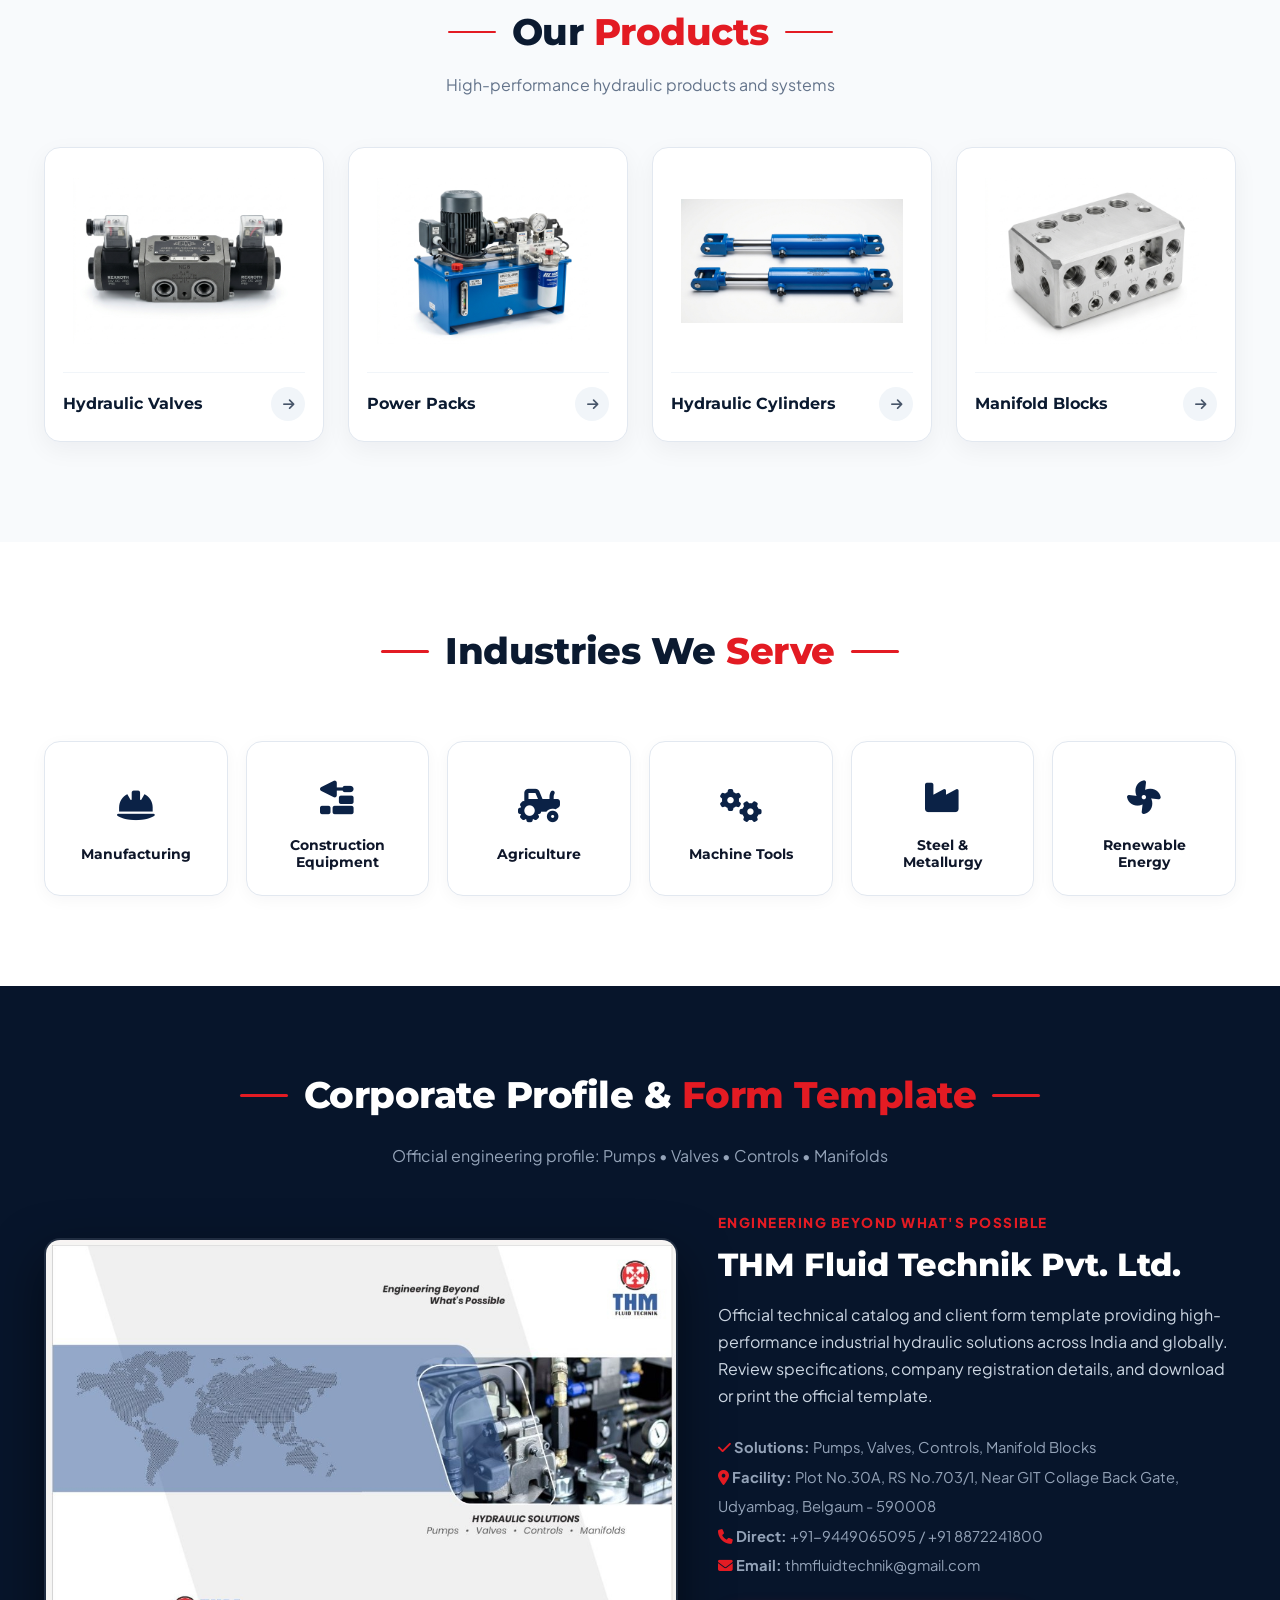
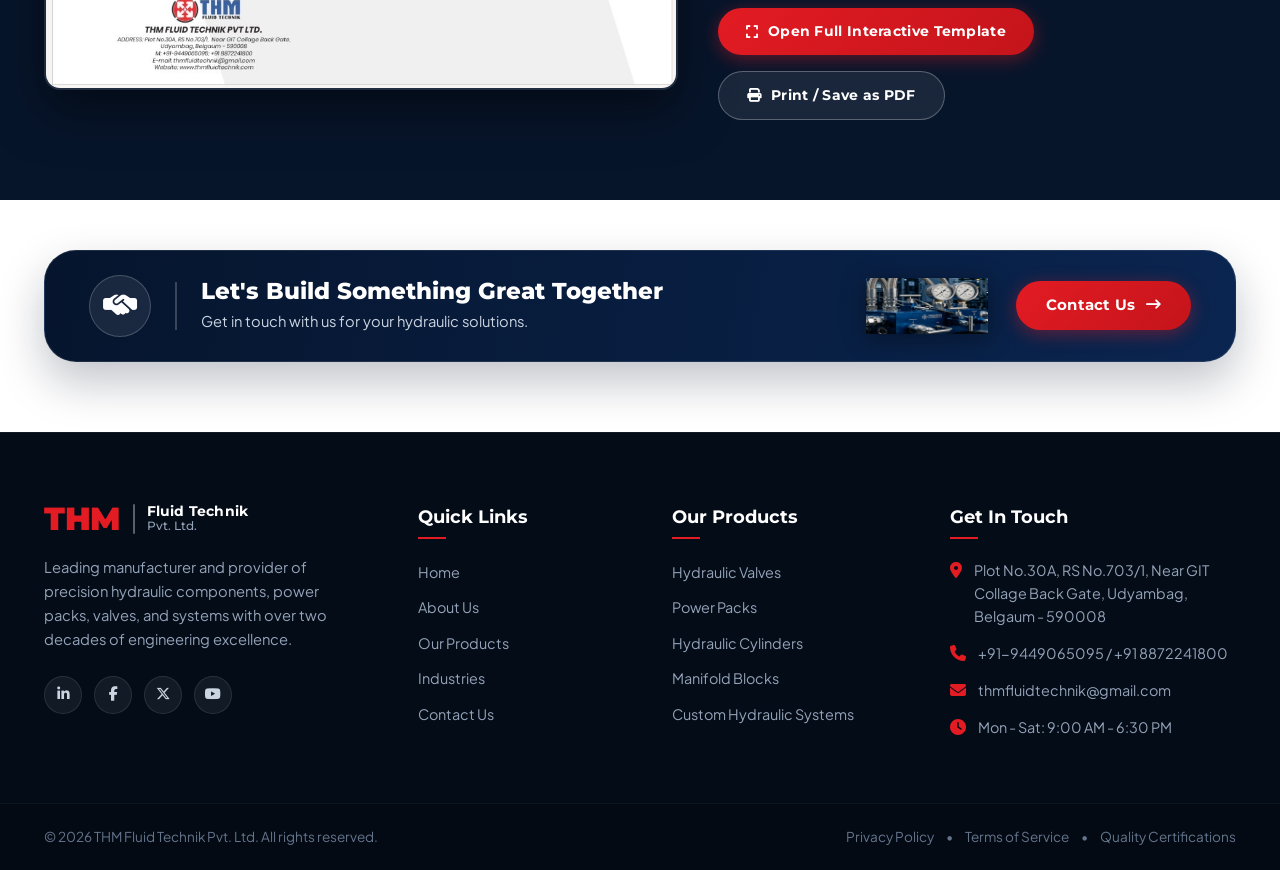
==== commit 187839a0: "Add official corporate profile and brochure template with Belgaum contact details and solutions" ====
--- a/index.html
+++ b/index.html
@@ -19,6 +19,14 @@
     <header class="navbar-wrapper">
         <nav class="navbar container">
             <a href="#" class="logo-brand">
+                <svg class="logo-emblem-svg" viewBox="0 0 100 100" fill="none" style="width:36px;height:36px;flex-shrink:0;">
+                    <circle cx="50" cy="50" r="48" fill="#E31B23"/>
+                    <rect x="35" y="35" width="30" height="30" rx="3" fill="#ffffff"/>
+                    <path d="M50 20 L42 28 H47 V35 H53 V28 H58 Z" fill="#ffffff"/>
+                    <path d="M50 80 L42 72 H47 V65 H53 V72 H58 Z" fill="#ffffff"/>
+                    <path d="M20 50 L28 42 V47 H35 V53 H28 V58 Z" fill="#ffffff"/>
+                    <path d="M80 50 L72 42 V47 H65 V53 H72 V58 Z" fill="#ffffff"/>
+                </svg>
                 <span class="logo-thm">THM</span>
                 <span class="logo-sep"></span>
                 <span class="logo-text">
@@ -45,6 +53,7 @@
                 <li class="nav-item"><a href="#industries" class="nav-link">Industries</a></li>
                 <li class="nav-item"><a href="#about" class="nav-link">About Us</a></li>
                 <li class="nav-item"><a href="#contact" class="nav-link">Contact</a></li>
+                <li class="nav-item"><a href="template.html" class="nav-link" style="color:#f87171;font-weight:700;"><i class="fa-solid fa-file-pdf"></i> Form Template</a></li>
             </ul>
 
             <!-- Nav Actions -->
@@ -76,7 +85,7 @@
         <div class="container hero-content-wrapper">
             <div class="hero-text-col">
                 <div class="welcome-tag">
-                    <span>WELCOME TO</span>
+                    <span>ENGINEERING BEYOND WHAT'S POSSIBLE</span>
                     <span class="tag-line"></span>
                 </div>
 
@@ -98,8 +107,11 @@
                     <a href="#products" class="btn btn-primary hero-btn-main">
                         Explore Our Products <i class="fa-solid fa-arrow-right-long"></i>
                     </a>
+                    <a href="template.html" class="btn btn-outline-glass">
+                        <i class="fa-solid fa-file-invoice"></i> Client Form Template
+                    </a>
                     <button class="btn btn-outline-glass" id="watchVideoBtn">
-                        <i class="fa-regular fa-circle-play play-icon"></i> Watch Company Video
+                        <i class="fa-regular fa-circle-play play-icon"></i> Watch Video
                     </button>
                 </div>
 
@@ -363,6 +375,48 @@
         </div>
     </section>
 
+    
+    <!-- ================= CORPORATE PROFILE & CLIENT FORM TEMPLATE ================= -->
+    <section class="brochure-preview-section" id="brochure" style="padding: 80px 0; background: #07152b; color: #ffffff;">
+        <div class="container">
+            <div class="section-header-center" style="text-align: center; margin-bottom: 40px;">
+                <div class="center-title-group" style="display: inline-flex; align-items: center; gap: 16px;">
+                    <span class="header-line" style="width: 48px; height: 2.5px; background: #e31b23; border-radius: 2px;"></span>
+                    <h2 class="center-heading" style="color: #ffffff;">Corporate Profile & <span class="text-red">Form Template</span></h2>
+                    <span class="header-line" style="width: 48px; height: 2.5px; background: #e31b23; border-radius: 2px;"></span>
+                </div>
+                <p class="center-subtitle" style="color: #94a3b8; margin-top: 8px;">Official engineering profile: Pumps &bull; Valves &bull; Controls &bull; Manifolds</p>
+            </div>
+
+            <div style="display: grid; grid-template-columns: 1.1fr 0.9fr; gap: 40px; align-items: center;">
+                <div style="border-radius: 16px; overflow: hidden; box-shadow: 0 20px 50px rgba(0,0,0,0.5); border: 2px solid rgba(255,255,255,0.1);">
+                    <img src="assets/images/thm-brochure-template.jpg" alt="THM Fluid Technik Corporate Brochure Template" style="width: 100%; height: auto; display: block;">
+                </div>
+                <div>
+                    <span style="color: #e31b23; font-weight: 800; font-size: 0.85rem; letter-spacing: 1.5px;">ENGINEERING BEYOND WHAT'S POSSIBLE</span>
+                    <h3 style="font-family: 'Montserrat', sans-serif; font-size: 2rem; font-weight: 800; margin: 12px 0 16px; line-height: 1.2;">THM Fluid Technik Pvt. Ltd.</h3>
+                    <p style="color: #cbd5e1; line-height: 1.7; margin-bottom: 24px;">
+                        Official technical catalog and client form template providing high-performance industrial hydraulic solutions across India and globally. Review specifications, company registration details, and download or print the official template.
+                    </p>
+                    <ul style="margin-bottom: 28px; color: #94a3b8; font-size: 0.92rem; line-height: 2;">
+                        <li><i class="fa-solid fa-check text-red"></i> <strong>Solutions:</strong> Pumps, Valves, Controls, Manifold Blocks</li>
+                        <li><i class="fa-solid fa-location-dot text-red"></i> <strong>Facility:</strong> Plot No.30A, RS No.703/1, Near GIT Collage Back Gate, Udyambag, Belgaum - 590008</li>
+                        <li><i class="fa-solid fa-phone text-red"></i> <strong>Direct:</strong> +91-9449065095 / +91 8872241800</li>
+                        <li><i class="fa-solid fa-envelope text-red"></i> <strong>Email:</strong> thmfluidtechnik@gmail.com</li>
+                    </ul>
+                    <div style="display: flex; gap: 16px; flex-wrap: wrap;">
+                        <a href="template.html" class="btn btn-primary">
+                            <i class="fa-solid fa-expand"></i> Open Full Interactive Template
+                        </a>
+                        <a href="template.html" class="btn btn-outline-glass">
+                            <i class="fa-solid fa-print"></i> Print / Save as PDF
+                        </a>
+                    </div>
+                </div>
+            </div>
+        </div>
+    </section>
+
     <!-- ================= CTA BANNER ================= -->
     <section class="cta-banner-section" id="contact">
         <div class="container">
@@ -441,15 +495,15 @@
                 <ul class="footer-contact-list">
                     <li>
                         <i class="fa-solid fa-location-dot"></i>
-                        <span>Industrial Area, Phase II, New Delhi / Pune / Pan India</span>
+                        <span>Plot No.30A, RS No.703/1, Near GIT Collage Back Gate, Udyambag, Belgaum - 590008</span>
                     </li>
                     <li>
                         <i class="fa-solid fa-phone"></i>
-                        <span>+91 98765 43210 / +91 11 2345 6789</span>
+                        <span>+91-9449065095 / +91 8872241800</span>
                     </li>
                     <li>
                         <i class="fa-solid fa-envelope"></i>
-                        <span>info@thmfluidtechnik.com</span>
+                        <span>thmfluidtechnik@gmail.com</span>
                     </li>
                     <li>
                         <i class="fa-solid fa-clock"></i>
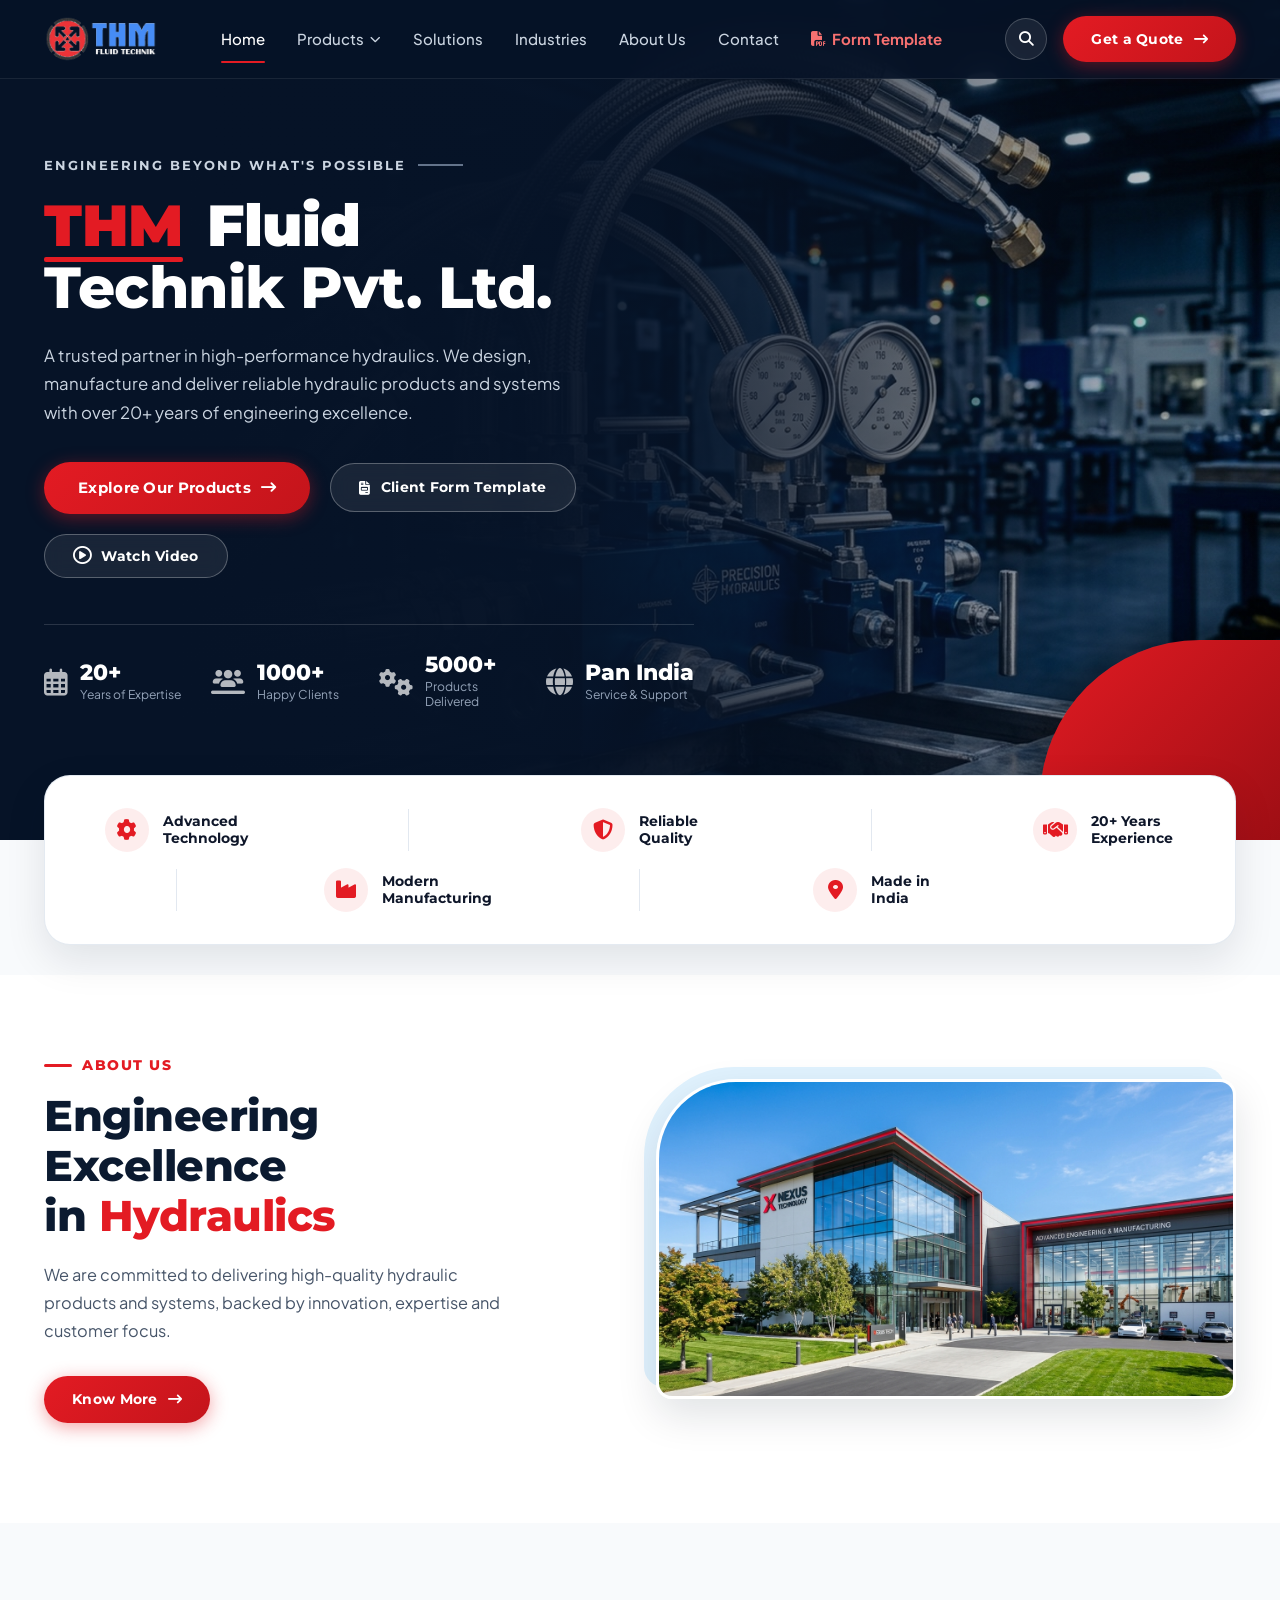
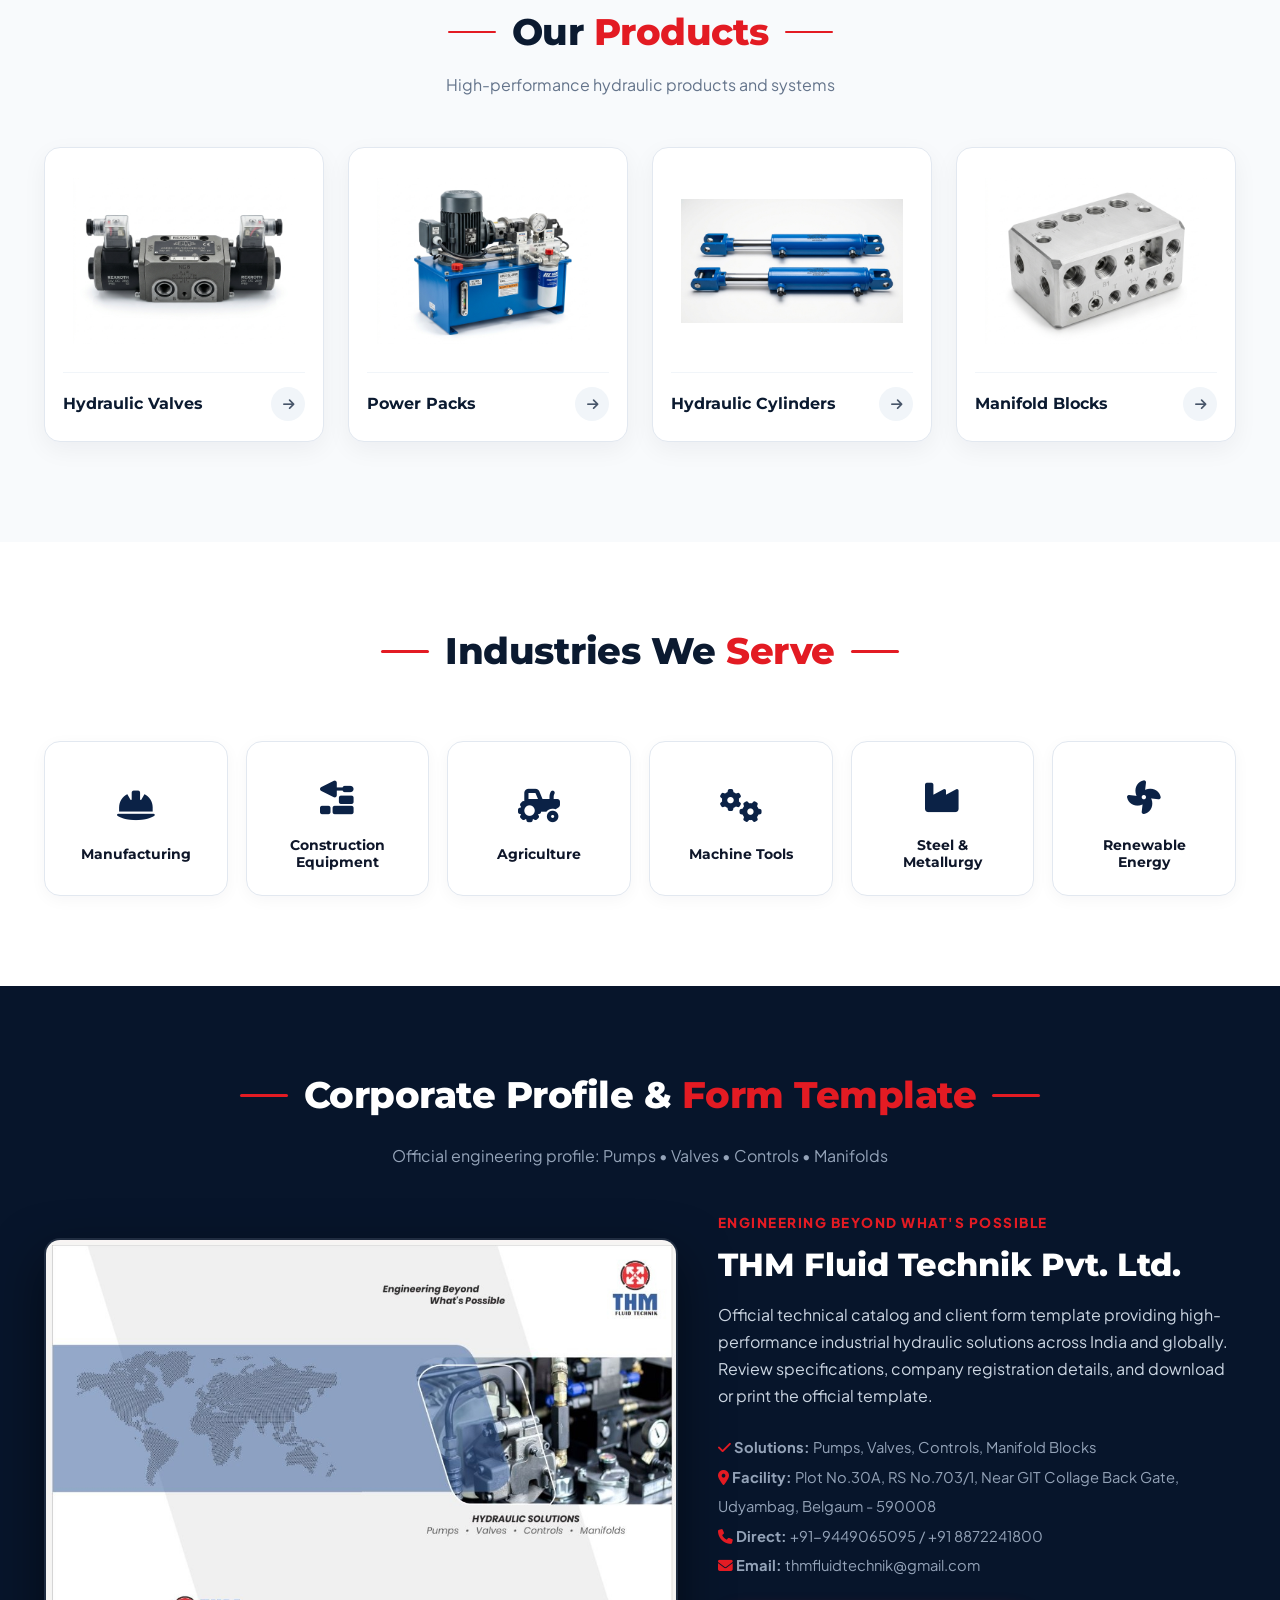
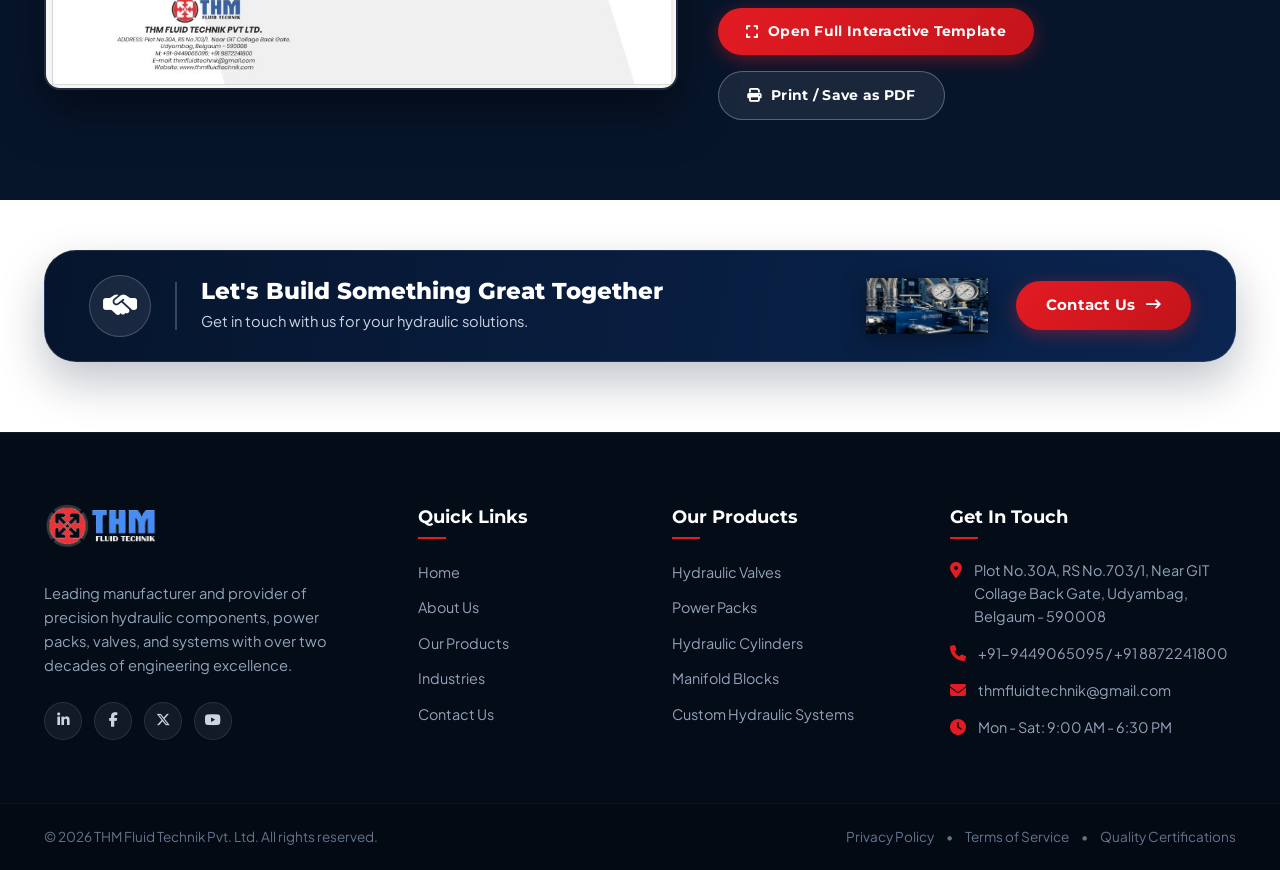
==== commit b1498810: "Add official THM logos in dedicated assets/logos folder and load across website and template" ====
--- a/index.html
+++ b/index.html
@@ -19,20 +19,7 @@
     <header class="navbar-wrapper">
         <nav class="navbar container">
             <a href="#" class="logo-brand">
-                <svg class="logo-emblem-svg" viewBox="0 0 100 100" fill="none" style="width:36px;height:36px;flex-shrink:0;">
-                    <circle cx="50" cy="50" r="48" fill="#E31B23"/>
-                    <rect x="35" y="35" width="30" height="30" rx="3" fill="#ffffff"/>
-                    <path d="M50 20 L42 28 H47 V35 H53 V28 H58 Z" fill="#ffffff"/>
-                    <path d="M50 80 L42 72 H47 V65 H53 V72 H58 Z" fill="#ffffff"/>
-                    <path d="M20 50 L28 42 V47 H35 V53 H28 V58 Z" fill="#ffffff"/>
-                    <path d="M80 50 L72 42 V47 H65 V53 H72 V58 Z" fill="#ffffff"/>
-                </svg>
-                <span class="logo-thm">THM</span>
-                <span class="logo-sep"></span>
-                <span class="logo-text">
-                    <span class="company-name">Fluid Technik</span>
-                    <span class="company-sub">Pvt. Ltd.</span>
-                </span>
+                <img src="assets/logos/thm-logo-horizontal-darkbg.png" alt="THM Fluid Technik Pvt. Ltd." class="site-navbar-logo" style="height: 46px; width: auto; display: block;">
             </a>
 
             <!-- Navigation Links -->
@@ -449,12 +436,7 @@
         <div class="container footer-grid">
             <div class="footer-col brand-col">
                 <div class="logo-brand">
-                    <span class="logo-thm">THM</span>
-                    <span class="logo-sep"></span>
-                    <span class="logo-text">
-                        <span class="company-name">Fluid Technik</span>
-                        <span class="company-sub">Pvt. Ltd.</span>
-                    </span>
+                    <img src="assets/logos/thm-logo-horizontal-darkbg.png" alt="THM Fluid Technik Pvt. Ltd." style="height: 46px; width: auto; display: block; margin-bottom: 12px;">
                 </div>
                 <p class="footer-desc">
                     Leading manufacturer and provider of precision hydraulic components, 
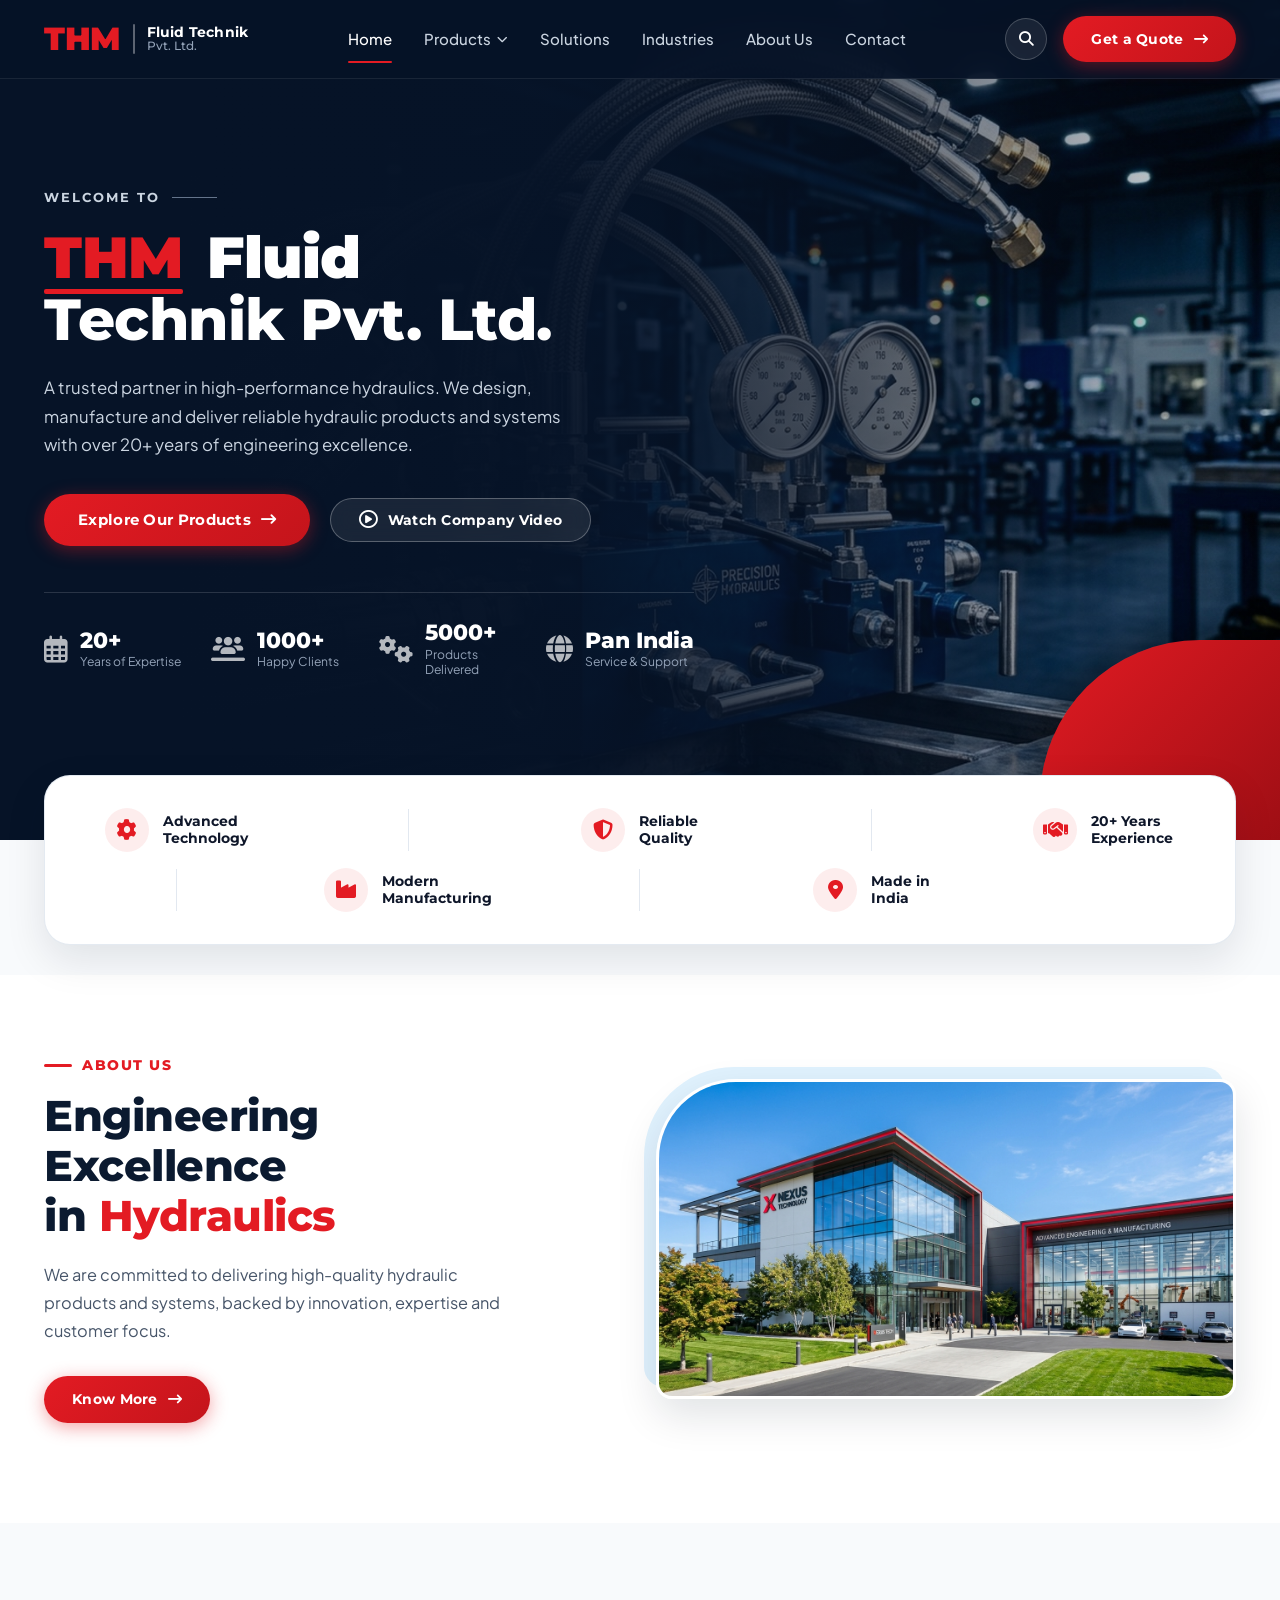
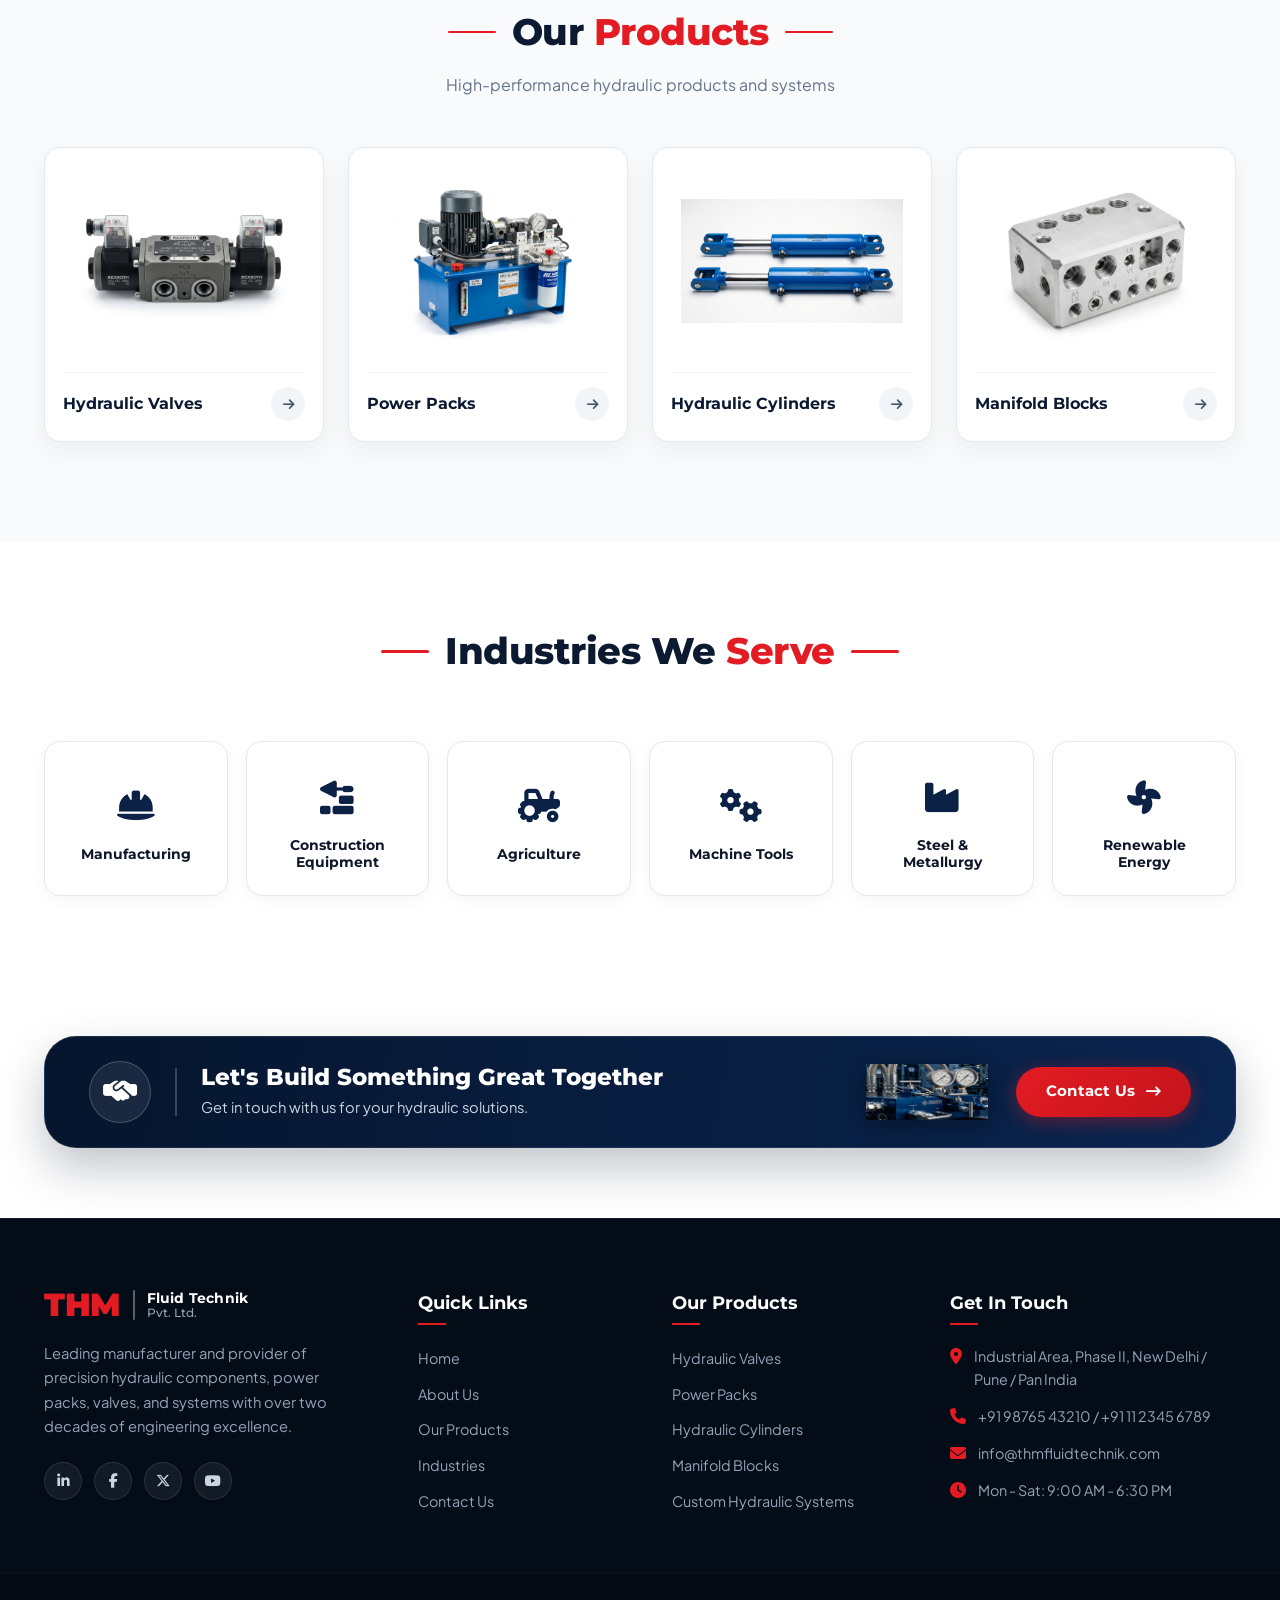
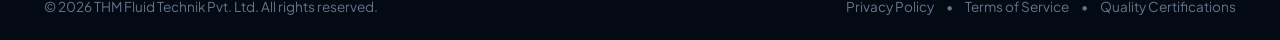
==== commit 7f7c783a: "Restore clean original landing page design" ====
--- a/index.html
+++ b/index.html
@@ -19,7 +19,12 @@
     <header class="navbar-wrapper">
         <nav class="navbar container">
             <a href="#" class="logo-brand">
-                <img src="assets/logos/thm-logo-horizontal-darkbg.png" alt="THM Fluid Technik Pvt. Ltd." class="site-navbar-logo" style="height: 46px; width: auto; display: block;">
+                <span class="logo-thm">THM</span>
+                <span class="logo-sep"></span>
+                <span class="logo-text">
+                    <span class="company-name">Fluid Technik</span>
+                    <span class="company-sub">Pvt. Ltd.</span>
+                </span>
             </a>
 
             <!-- Navigation Links -->
@@ -40,7 +45,6 @@
                 <li class="nav-item"><a href="#industries" class="nav-link">Industries</a></li>
                 <li class="nav-item"><a href="#about" class="nav-link">About Us</a></li>
                 <li class="nav-item"><a href="#contact" class="nav-link">Contact</a></li>
-                <li class="nav-item"><a href="template.html" class="nav-link" style="color:#f87171;font-weight:700;"><i class="fa-solid fa-file-pdf"></i> Form Template</a></li>
             </ul>
 
             <!-- Nav Actions -->
@@ -72,7 +76,7 @@
         <div class="container hero-content-wrapper">
             <div class="hero-text-col">
                 <div class="welcome-tag">
-                    <span>ENGINEERING BEYOND WHAT'S POSSIBLE</span>
+                    <span>WELCOME TO</span>
                     <span class="tag-line"></span>
                 </div>
 
@@ -94,11 +98,8 @@
                     <a href="#products" class="btn btn-primary hero-btn-main">
                         Explore Our Products <i class="fa-solid fa-arrow-right-long"></i>
                     </a>
-                    <a href="template.html" class="btn btn-outline-glass">
-                        <i class="fa-solid fa-file-invoice"></i> Client Form Template
-                    </a>
                     <button class="btn btn-outline-glass" id="watchVideoBtn">
-                        <i class="fa-regular fa-circle-play play-icon"></i> Watch Video
+                        <i class="fa-regular fa-circle-play play-icon"></i> Watch Company Video
                     </button>
                 </div>
 
@@ -362,48 +363,6 @@
         </div>
     </section>
 
-    
-    <!-- ================= CORPORATE PROFILE & CLIENT FORM TEMPLATE ================= -->
-    <section class="brochure-preview-section" id="brochure" style="padding: 80px 0; background: #07152b; color: #ffffff;">
-        <div class="container">
-            <div class="section-header-center" style="text-align: center; margin-bottom: 40px;">
-                <div class="center-title-group" style="display: inline-flex; align-items: center; gap: 16px;">
-                    <span class="header-line" style="width: 48px; height: 2.5px; background: #e31b23; border-radius: 2px;"></span>
-                    <h2 class="center-heading" style="color: #ffffff;">Corporate Profile & <span class="text-red">Form Template</span></h2>
-                    <span class="header-line" style="width: 48px; height: 2.5px; background: #e31b23; border-radius: 2px;"></span>
-                </div>
-                <p class="center-subtitle" style="color: #94a3b8; margin-top: 8px;">Official engineering profile: Pumps &bull; Valves &bull; Controls &bull; Manifolds</p>
-            </div>
-
-            <div style="display: grid; grid-template-columns: 1.1fr 0.9fr; gap: 40px; align-items: center;">
-                <div style="border-radius: 16px; overflow: hidden; box-shadow: 0 20px 50px rgba(0,0,0,0.5); border: 2px solid rgba(255,255,255,0.1);">
-                    <img src="assets/images/thm-brochure-template.jpg" alt="THM Fluid Technik Corporate Brochure Template" style="width: 100%; height: auto; display: block;">
-                </div>
-                <div>
-                    <span style="color: #e31b23; font-weight: 800; font-size: 0.85rem; letter-spacing: 1.5px;">ENGINEERING BEYOND WHAT'S POSSIBLE</span>
-                    <h3 style="font-family: 'Montserrat', sans-serif; font-size: 2rem; font-weight: 800; margin: 12px 0 16px; line-height: 1.2;">THM Fluid Technik Pvt. Ltd.</h3>
-                    <p style="color: #cbd5e1; line-height: 1.7; margin-bottom: 24px;">
-                        Official technical catalog and client form template providing high-performance industrial hydraulic solutions across India and globally. Review specifications, company registration details, and download or print the official template.
-                    </p>
-                    <ul style="margin-bottom: 28px; color: #94a3b8; font-size: 0.92rem; line-height: 2;">
-                        <li><i class="fa-solid fa-check text-red"></i> <strong>Solutions:</strong> Pumps, Valves, Controls, Manifold Blocks</li>
-                        <li><i class="fa-solid fa-location-dot text-red"></i> <strong>Facility:</strong> Plot No.30A, RS No.703/1, Near GIT Collage Back Gate, Udyambag, Belgaum - 590008</li>
-                        <li><i class="fa-solid fa-phone text-red"></i> <strong>Direct:</strong> +91-9449065095 / +91 8872241800</li>
-                        <li><i class="fa-solid fa-envelope text-red"></i> <strong>Email:</strong> thmfluidtechnik@gmail.com</li>
-                    </ul>
-                    <div style="display: flex; gap: 16px; flex-wrap: wrap;">
-                        <a href="template.html" class="btn btn-primary">
-                            <i class="fa-solid fa-expand"></i> Open Full Interactive Template
-                        </a>
-                        <a href="template.html" class="btn btn-outline-glass">
-                            <i class="fa-solid fa-print"></i> Print / Save as PDF
-                        </a>
-                    </div>
-                </div>
-            </div>
-        </div>
-    </section>
-
     <!-- ================= CTA BANNER ================= -->
     <section class="cta-banner-section" id="contact">
         <div class="container">
@@ -436,7 +395,12 @@
         <div class="container footer-grid">
             <div class="footer-col brand-col">
                 <div class="logo-brand">
-                    <img src="assets/logos/thm-logo-horizontal-darkbg.png" alt="THM Fluid Technik Pvt. Ltd." style="height: 46px; width: auto; display: block; margin-bottom: 12px;">
+                    <span class="logo-thm">THM</span>
+                    <span class="logo-sep"></span>
+                    <span class="logo-text">
+                        <span class="company-name">Fluid Technik</span>
+                        <span class="company-sub">Pvt. Ltd.</span>
+                    </span>
                 </div>
                 <p class="footer-desc">
                     Leading manufacturer and provider of precision hydraulic components, 
@@ -477,15 +441,15 @@
                 <ul class="footer-contact-list">
                     <li>
                         <i class="fa-solid fa-location-dot"></i>
-                        <span>Plot No.30A, RS No.703/1, Near GIT Collage Back Gate, Udyambag, Belgaum - 590008</span>
+                        <span>Industrial Area, Phase II, New Delhi / Pune / Pan India</span>
                     </li>
                     <li>
                         <i class="fa-solid fa-phone"></i>
-                        <span>+91-9449065095 / +91 8872241800</span>
+                        <span>+91 98765 43210 / +91 11 2345 6789</span>
                     </li>
                     <li>
                         <i class="fa-solid fa-envelope"></i>
-                        <span>thmfluidtechnik@gmail.com</span>
+                        <span>info@thmfluidtechnik.com</span>
                     </li>
                     <li>
                         <i class="fa-solid fa-clock"></i>
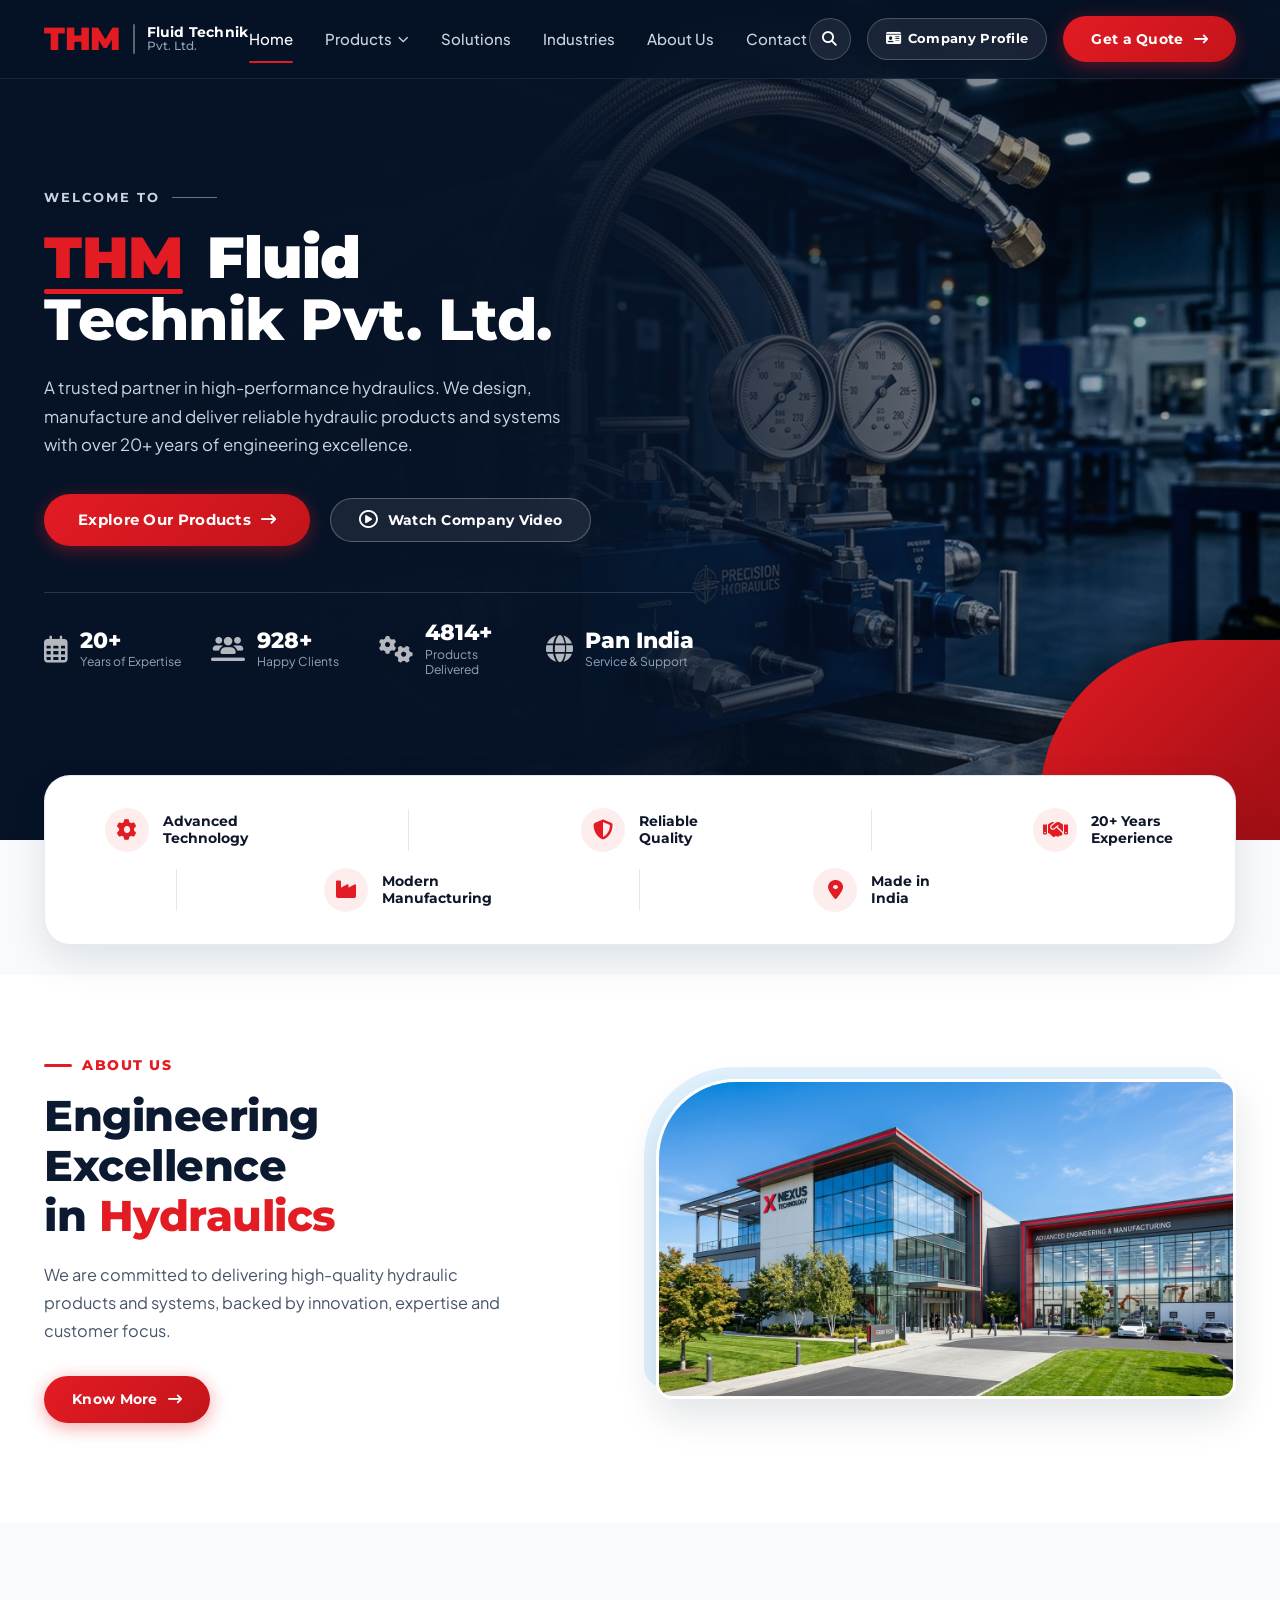
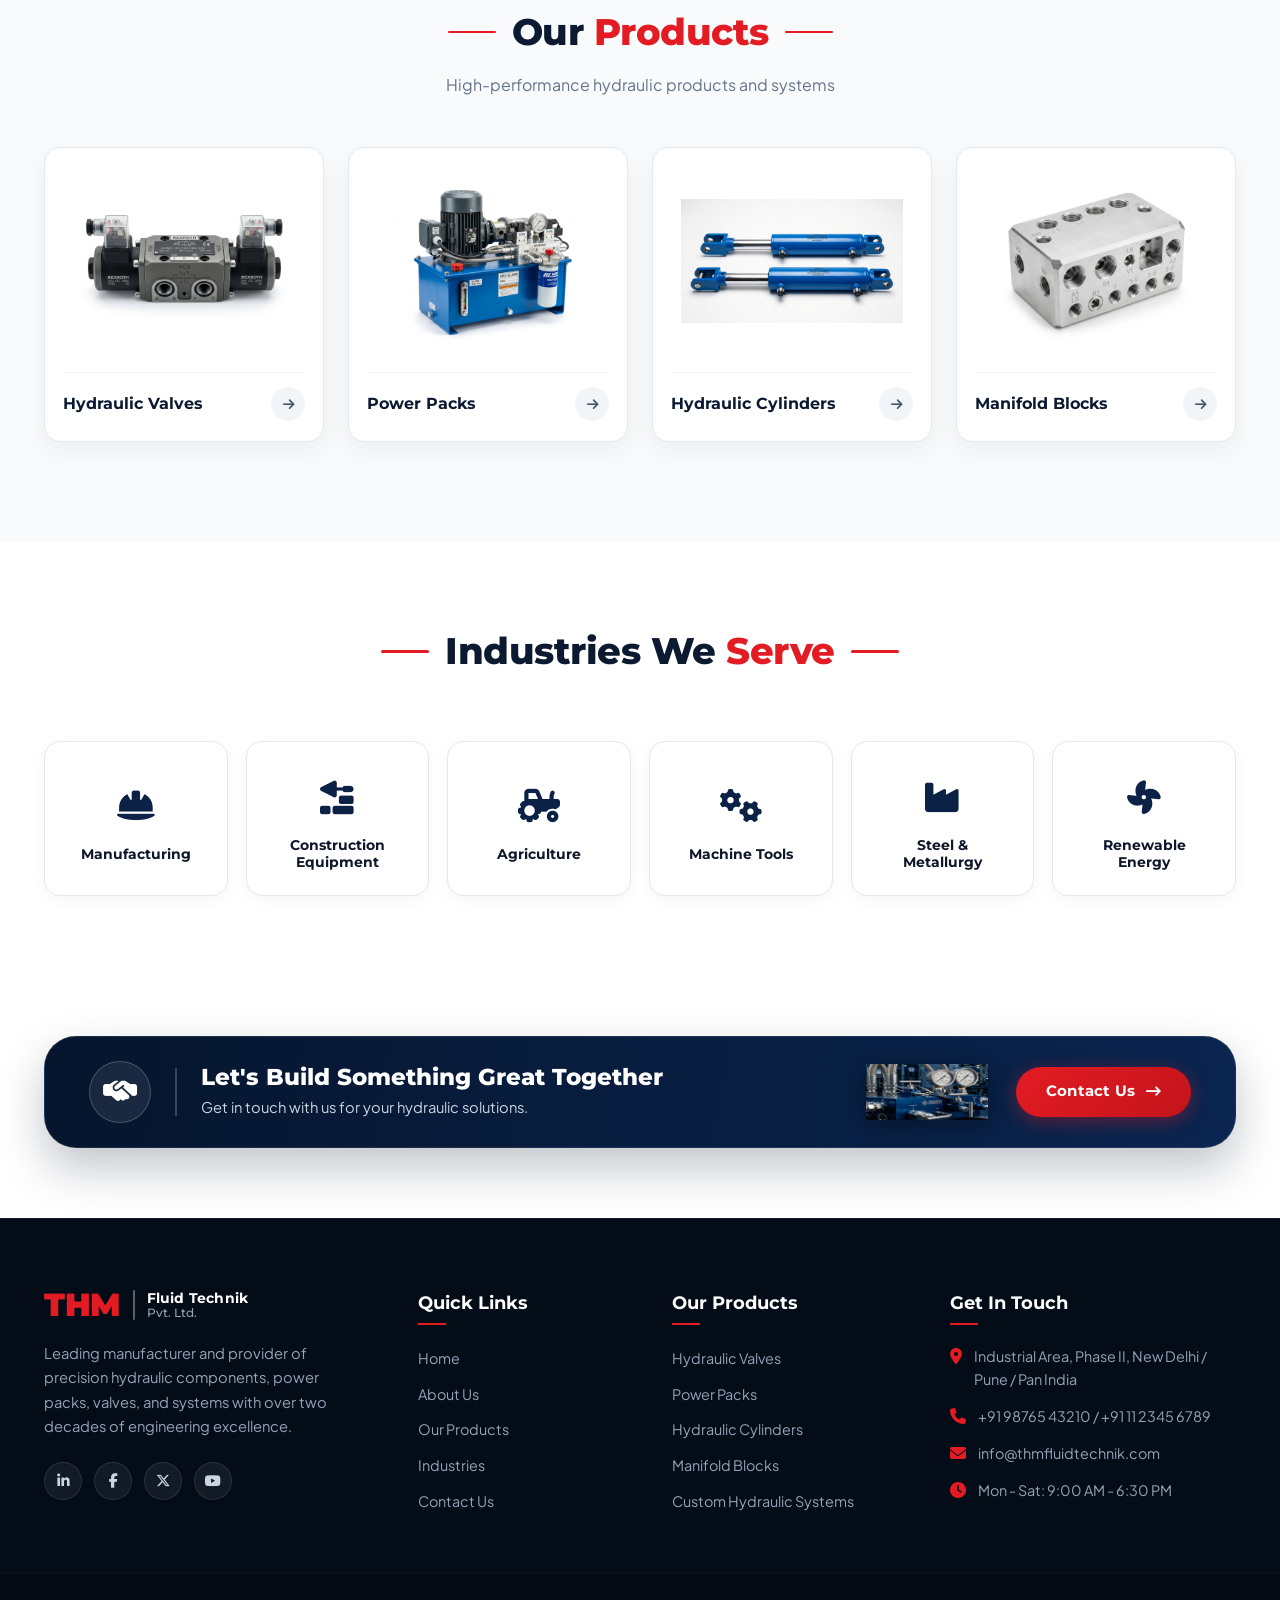
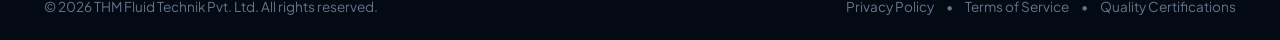
==== commit e28ae3d6: "Add Company Profile popup modal with brochure image and print option" ====
--- a/index.html
+++ b/index.html
@@ -12,6 +12,140 @@
     <link rel="stylesheet" href="https://cdnjs.cloudflare.com/ajax/libs/font-awesome/6.5.1/css/all.min.css">
     <!-- Custom Stylesheet -->
     <link rel="stylesheet" href="css/style.css">
+
+        <style>
+        /* Company Profile Navbar Button */
+        .btn-nav-profile {
+            display: inline-flex;
+            align-items: center;
+            gap: 7px;
+            font-family: 'Montserrat', sans-serif;
+            font-size: 0.84rem;
+            font-weight: 700;
+            color: #ffffff;
+            background: rgba(255,255,255,0.08);
+            border: 1.5px solid rgba(255,255,255,0.22);
+            padding: 9px 18px;
+            border-radius: 9999px;
+            cursor: pointer;
+            text-decoration: none;
+            transition: all 0.3s cubic-bezier(0.16, 1, 0.3, 1);
+            white-space: nowrap;
+        }
+        .btn-nav-profile:hover {
+            background: rgba(255,255,255,0.18);
+            border-color: rgba(255,255,255,0.5);
+            color: #ffffff;
+            transform: translateY(-2px);
+        }
+
+        /* Company Profile Modal */
+        #profileModal {
+            position: fixed;
+            inset: 0;
+            background: rgba(4, 13, 26, 0.88);
+            backdrop-filter: blur(10px);
+            -webkit-backdrop-filter: blur(10px);
+            z-index: 4000;
+            display: flex;
+            align-items: center;
+            justify-content: center;
+            padding: 20px;
+            opacity: 0;
+            visibility: hidden;
+            transition: all 0.3s cubic-bezier(0.16, 1, 0.3, 1);
+        }
+        #profileModal.active {
+            opacity: 1;
+            visibility: visible;
+        }
+        .profile-modal-box {
+            background: #ffffff;
+            border-radius: 20px;
+            box-shadow: 0 30px 70px rgba(0,0,0,0.5);
+            width: 100%;
+            max-width: 820px;
+            max-height: 90vh;
+            overflow-y: auto;
+            animation: popIn 0.3s cubic-bezier(0.16, 1, 0.3, 1);
+        }
+        @keyframes popIn {
+            from { transform: scale(0.9); opacity: 0; }
+            to { transform: scale(1); opacity: 1; }
+        }
+        .profile-modal-top {
+            display: flex;
+            align-items: center;
+            justify-content: space-between;
+            padding: 18px 24px 14px;
+            border-bottom: 1px solid #e2e8f0;
+        }
+        .profile-modal-title {
+            font-family: 'Montserrat', sans-serif;
+            font-size: 1.1rem;
+            font-weight: 800;
+            color: #0b1a30;
+            display: flex;
+            align-items: center;
+            gap: 10px;
+        }
+        .profile-modal-title i {
+            color: #e31b23;
+            font-size: 1.1rem;
+        }
+        .profile-modal-actions {
+            display: flex;
+            gap: 10px;
+            align-items: center;
+        }
+        .profile-action-btn {
+            display: inline-flex;
+            align-items: center;
+            gap: 7px;
+            font-family: 'Montserrat', sans-serif;
+            font-size: 0.82rem;
+            font-weight: 700;
+            padding: 8px 18px;
+            border-radius: 9999px;
+            border: none;
+            cursor: pointer;
+            text-decoration: none;
+            transition: all 0.25s;
+        }
+        .profile-action-btn.print {
+            background: linear-gradient(135deg, #e31b23, #c4141b);
+            color: #ffffff;
+            box-shadow: 0 4px 14px rgba(227,27,35,0.35);
+        }
+        .profile-action-btn.print:hover {
+            transform: translateY(-2px);
+            box-shadow: 0 6px 20px rgba(227,27,35,0.5);
+        }
+        .profile-action-btn.close-btn {
+            background: #f1f5f9;
+            color: #64748b;
+            font-size: 1.3rem;
+            padding: 6px 12px;
+        }
+        .profile-action-btn.close-btn:hover {
+            background: #e2e8f0;
+            color: #0f172a;
+        }
+        .profile-modal-body {
+            padding: 20px 24px 24px;
+        }
+        .profile-modal-body img {
+            width: 100%;
+            height: auto;
+            border-radius: 10px;
+            display: block;
+            box-shadow: 0 8px 25px rgba(0,0,0,0.08);
+        }
+        @media (max-width: 640px) {
+            .btn-nav-profile { display: none; }
+        }
+        </style>
+
 </head>
 <body>
 
@@ -52,6 +186,9 @@
                 <button class="search-btn" id="searchToggle" title="Search">
                     <i class="fa-solid fa-magnifying-glass"></i>
                 </button>
+                <a href="#" class="btn btn-nav-profile" id="openProfileBtn" title="View Company Profile &amp; Brochure">
+                    <i class="fa-solid fa-id-card"></i> Company Profile
+                </a>
                 <a href="#quoteModal" class="btn btn-primary btn-quote" id="openQuoteBtn">
                     Get a Quote <i class="fa-solid fa-arrow-right-long"></i>
                 </a>
@@ -534,7 +671,58 @@
         </div>
     </div>
 
+
+    <!-- ================= COMPANY PROFILE MODAL ================= -->
+    <div id="profileModal">
+        <div class="profile-modal-box">
+            <div class="profile-modal-top">
+                <div class="profile-modal-title">
+                    <i class="fa-solid fa-id-card"></i>
+                    THM Fluid Technik &mdash; Official Company Profile
+                </div>
+                <div class="profile-modal-actions">
+                    <button class="profile-action-btn print" onclick="window.print()" title="Print or Save as PDF">
+                        <i class="fa-solid fa-print"></i> Print / Save as PDF
+                    </button>
+                    <button class="profile-action-btn close-btn" id="closeProfileModal" title="Close">&times;</button>
+                </div>
+            </div>
+            <div class="profile-modal-body">
+                <img src="assets/logos/thm-company-profile.jpg" alt="THM Fluid Technik Pvt. Ltd. - Official Company Profile & Brochure">
+            </div>
+        </div>
+    </div>
+
     <!-- Scripts -->
     <script src="js/main.js"></script>
+
+    <script>
+    (function() {
+        var modal = document.getElementById('profileModal');
+        var openBtn = document.getElementById('openProfileBtn');
+        var closeBtn = document.getElementById('closeProfileModal');
+        if (openBtn) {
+            openBtn.addEventListener('click', function(e) {
+                e.preventDefault();
+                modal.classList.add('active');
+                document.body.style.overflow = 'hidden';
+            });
+        }
+        function closeModal() {
+            modal.classList.remove('active');
+            document.body.style.overflow = '';
+        }
+        if (closeBtn) closeBtn.addEventListener('click', closeModal);
+        if (modal) {
+            modal.addEventListener('click', function(e) {
+                if (e.target === modal) closeModal();
+            });
+        }
+        document.addEventListener('keydown', function(e) {
+            if (e.key === 'Escape') closeModal();
+        });
+    })();
+    </script>
+
 </body>
 </html>
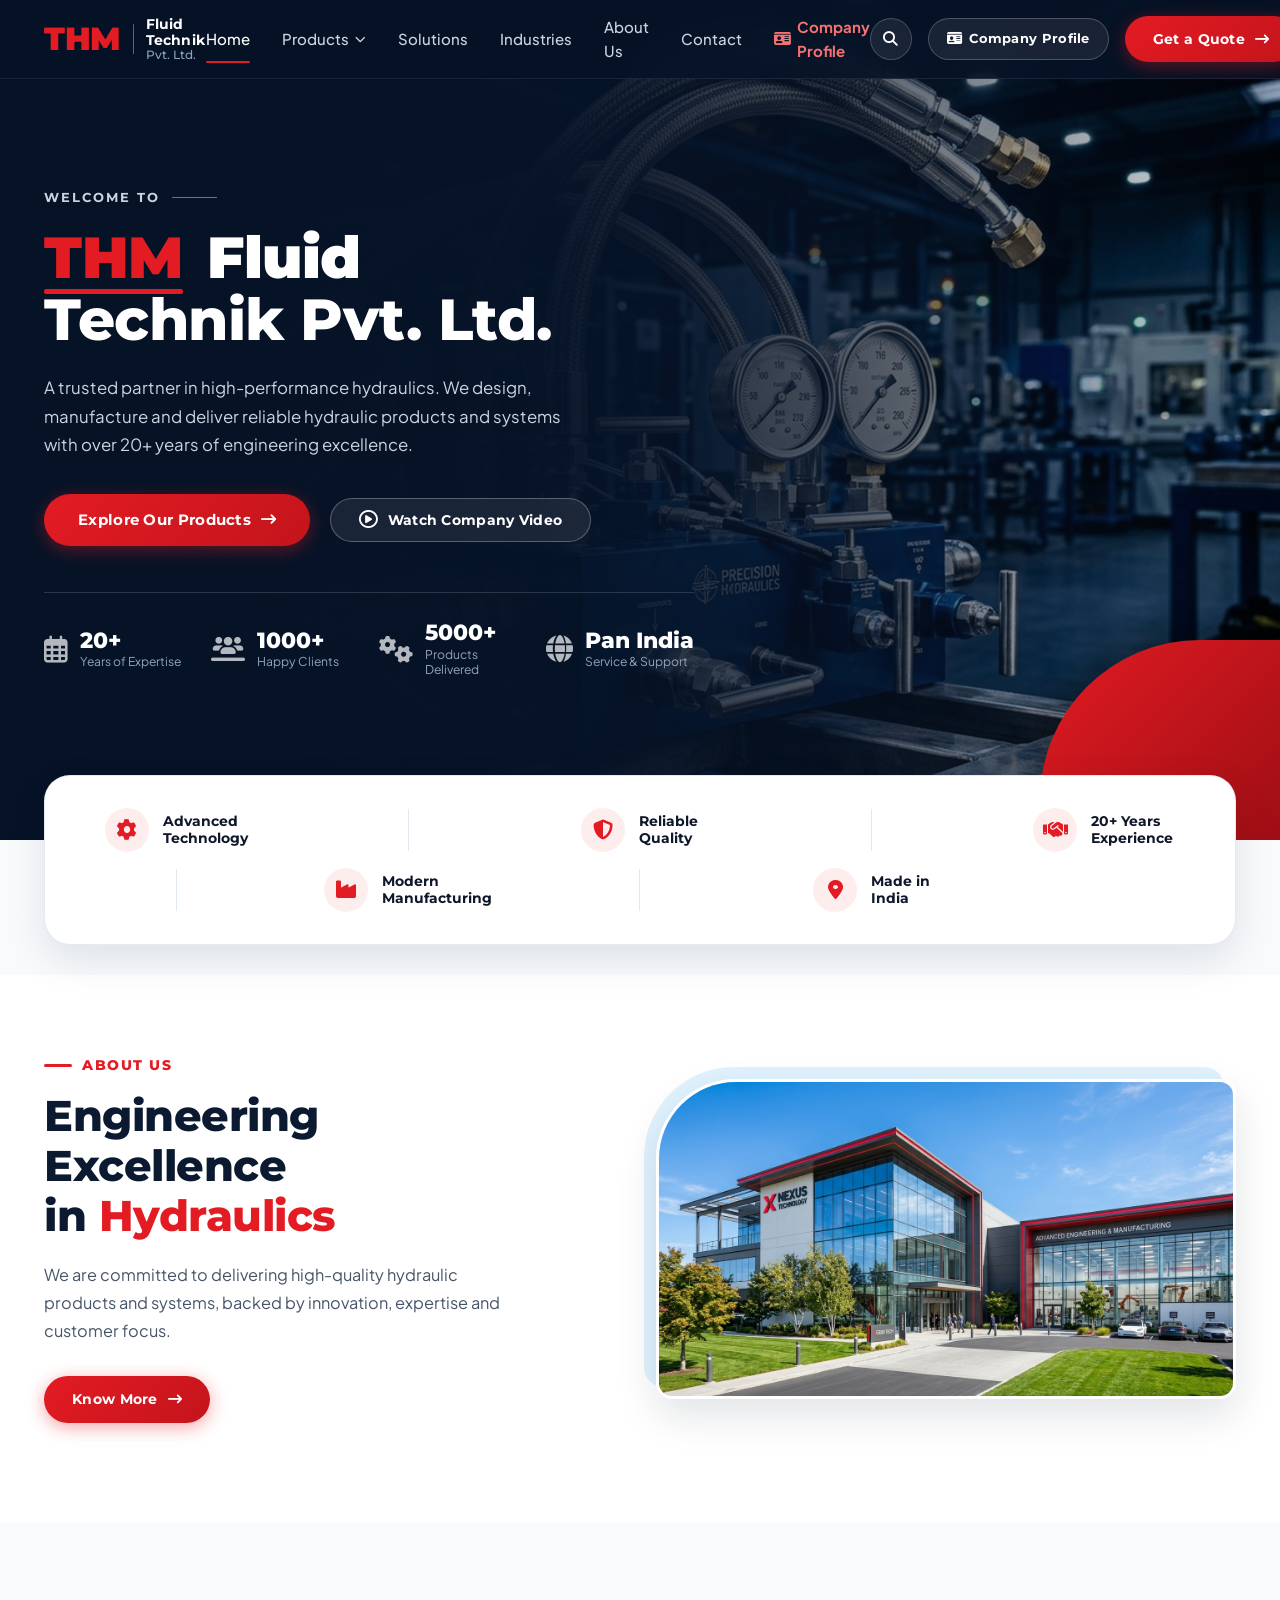
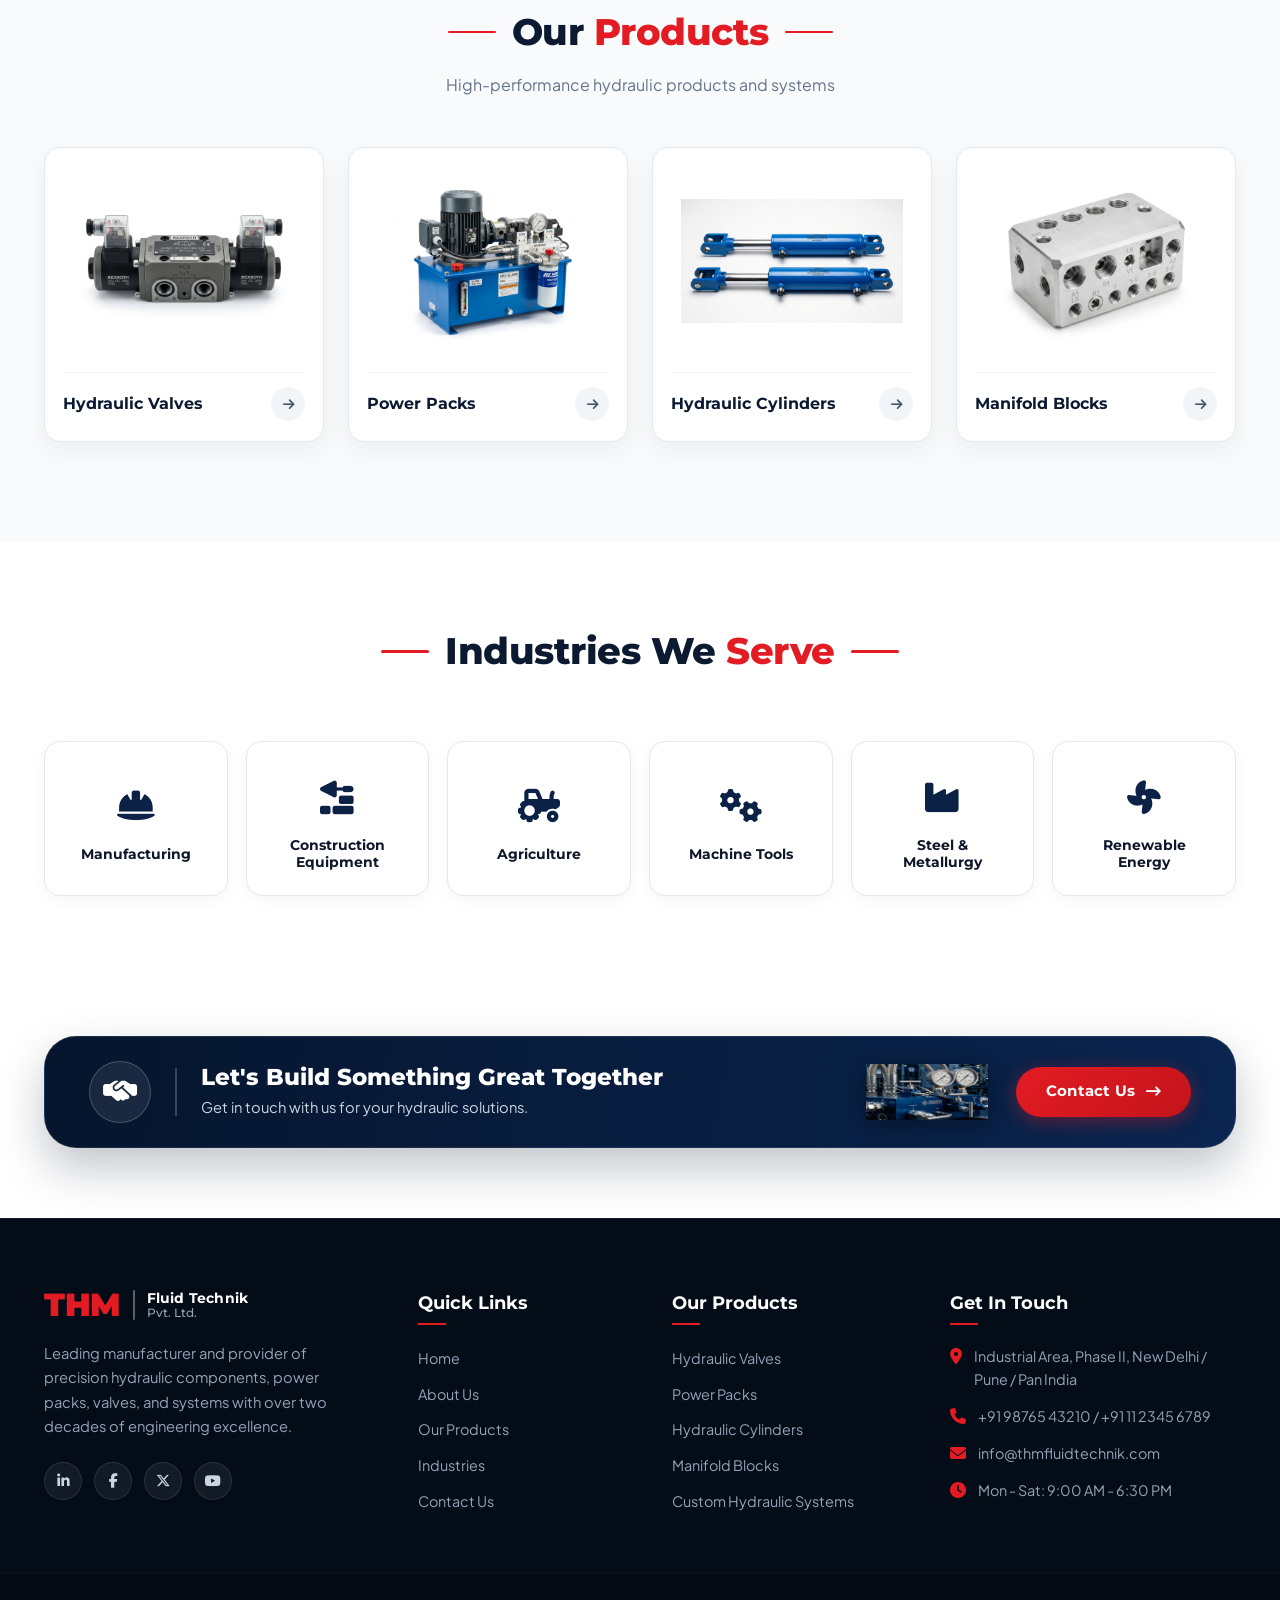
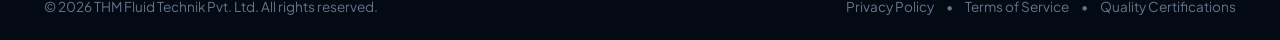
==== commit e36ec38c: "Fix: Company Profile button visible on mobile and desktop, added to mobile menu" ====
--- a/index.html
+++ b/index.html
@@ -141,9 +141,7 @@
             display: block;
             box-shadow: 0 8px 25px rgba(0,0,0,0.08);
         }
-        @media (max-width: 640px) {
-            .btn-nav-profile { display: none; }
-        }
+        /* Company Profile button visible on all screen sizes */
         </style>
 
 </head>
@@ -179,6 +177,7 @@
                 <li class="nav-item"><a href="#industries" class="nav-link">Industries</a></li>
                 <li class="nav-item"><a href="#about" class="nav-link">About Us</a></li>
                 <li class="nav-item"><a href="#contact" class="nav-link">Contact</a></li>
+                <li class="nav-item"><a href="#" class="nav-link" id="openProfileBtnMobile" style="color:#f87171;font-weight:700;"><i class="fa-solid fa-id-card"></i> Company Profile</a></li>
             </ul>
 
             <!-- Nav Actions -->
@@ -700,14 +699,15 @@
     (function() {
         var modal = document.getElementById('profileModal');
         var openBtn = document.getElementById('openProfileBtn');
+        var openBtnMobile = document.getElementById('openProfileBtnMobile');
         var closeBtn = document.getElementById('closeProfileModal');
-        if (openBtn) {
-            openBtn.addEventListener('click', function(e) {
-                e.preventDefault();
-                modal.classList.add('active');
-                document.body.style.overflow = 'hidden';
-            });
-        }
+        function openModal(e) {
+            e.preventDefault();
+            modal.classList.add('active');
+            document.body.style.overflow = 'hidden';
+        }
+        if (openBtn) openBtn.addEventListener('click', openModal);
+        if (openBtnMobile) openBtnMobile.addEventListener('click', openModal);
         function closeModal() {
             modal.classList.remove('active');
             document.body.style.overflow = '';
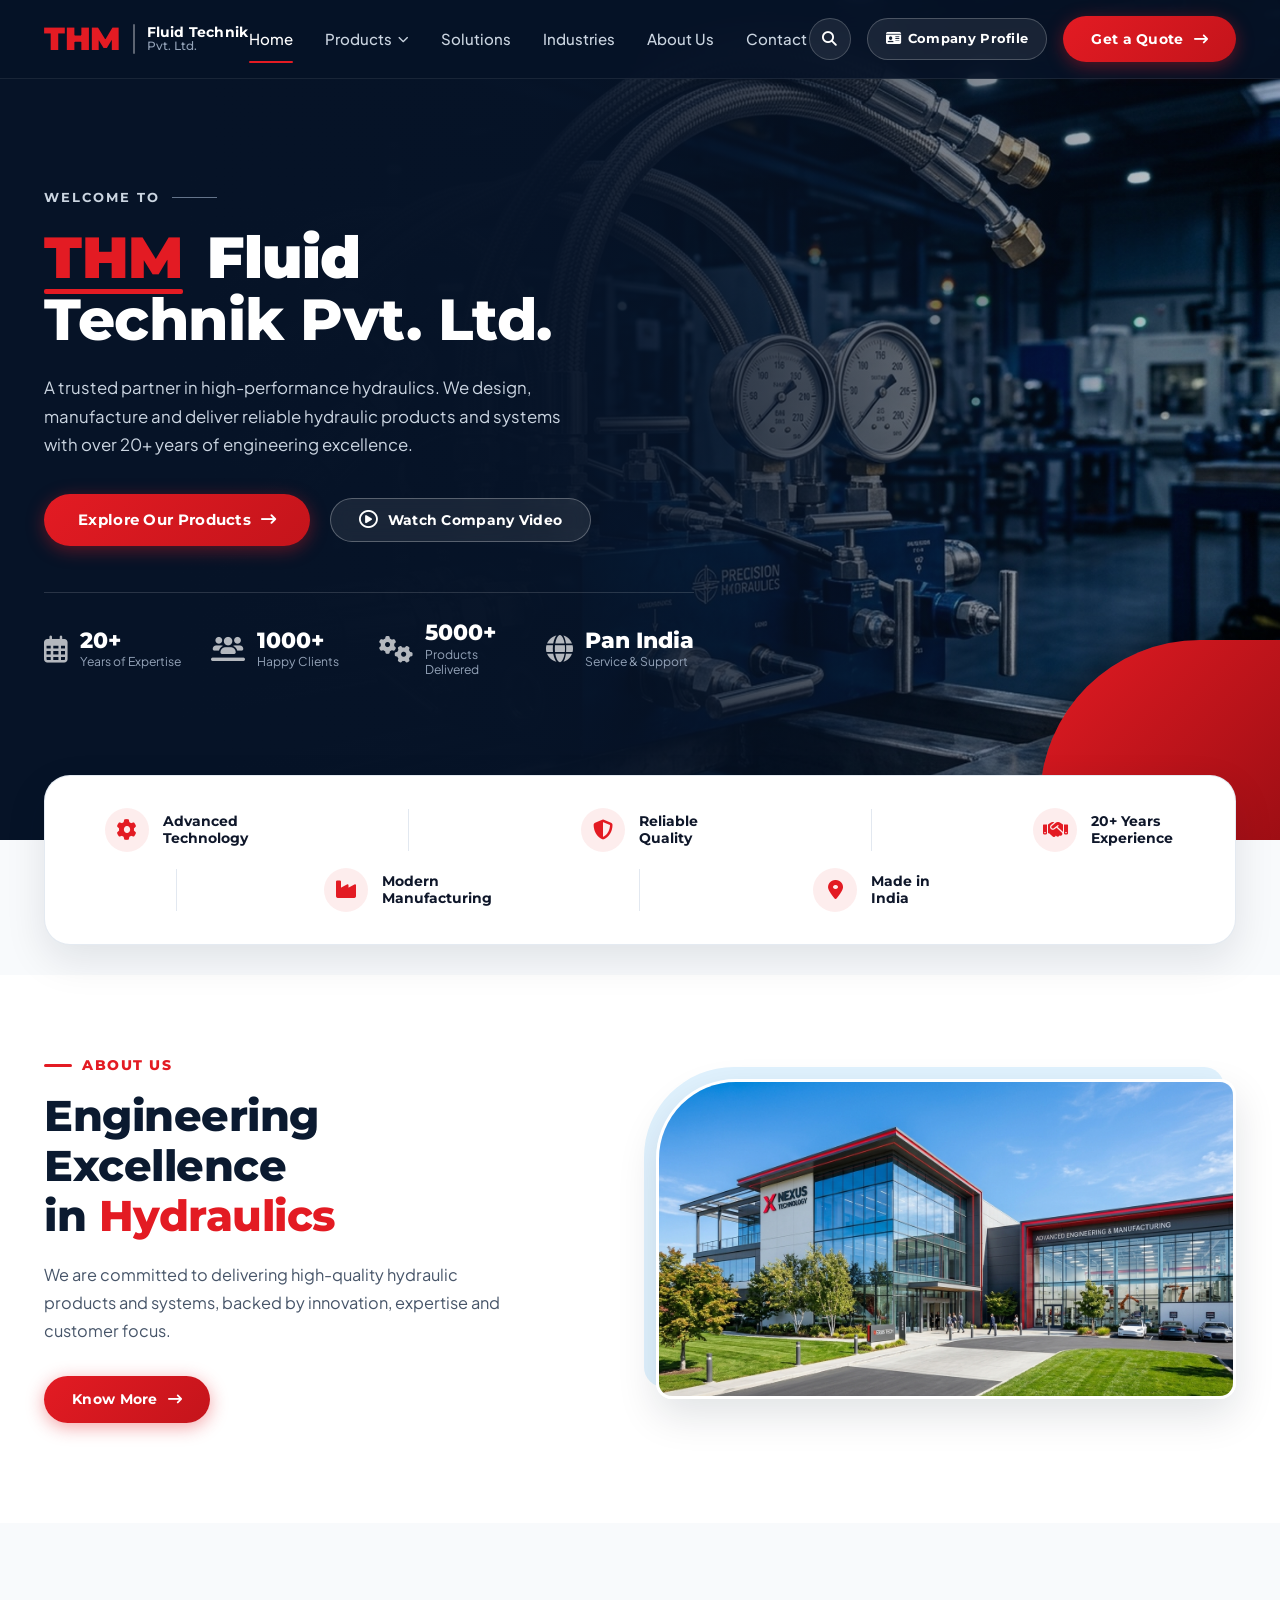
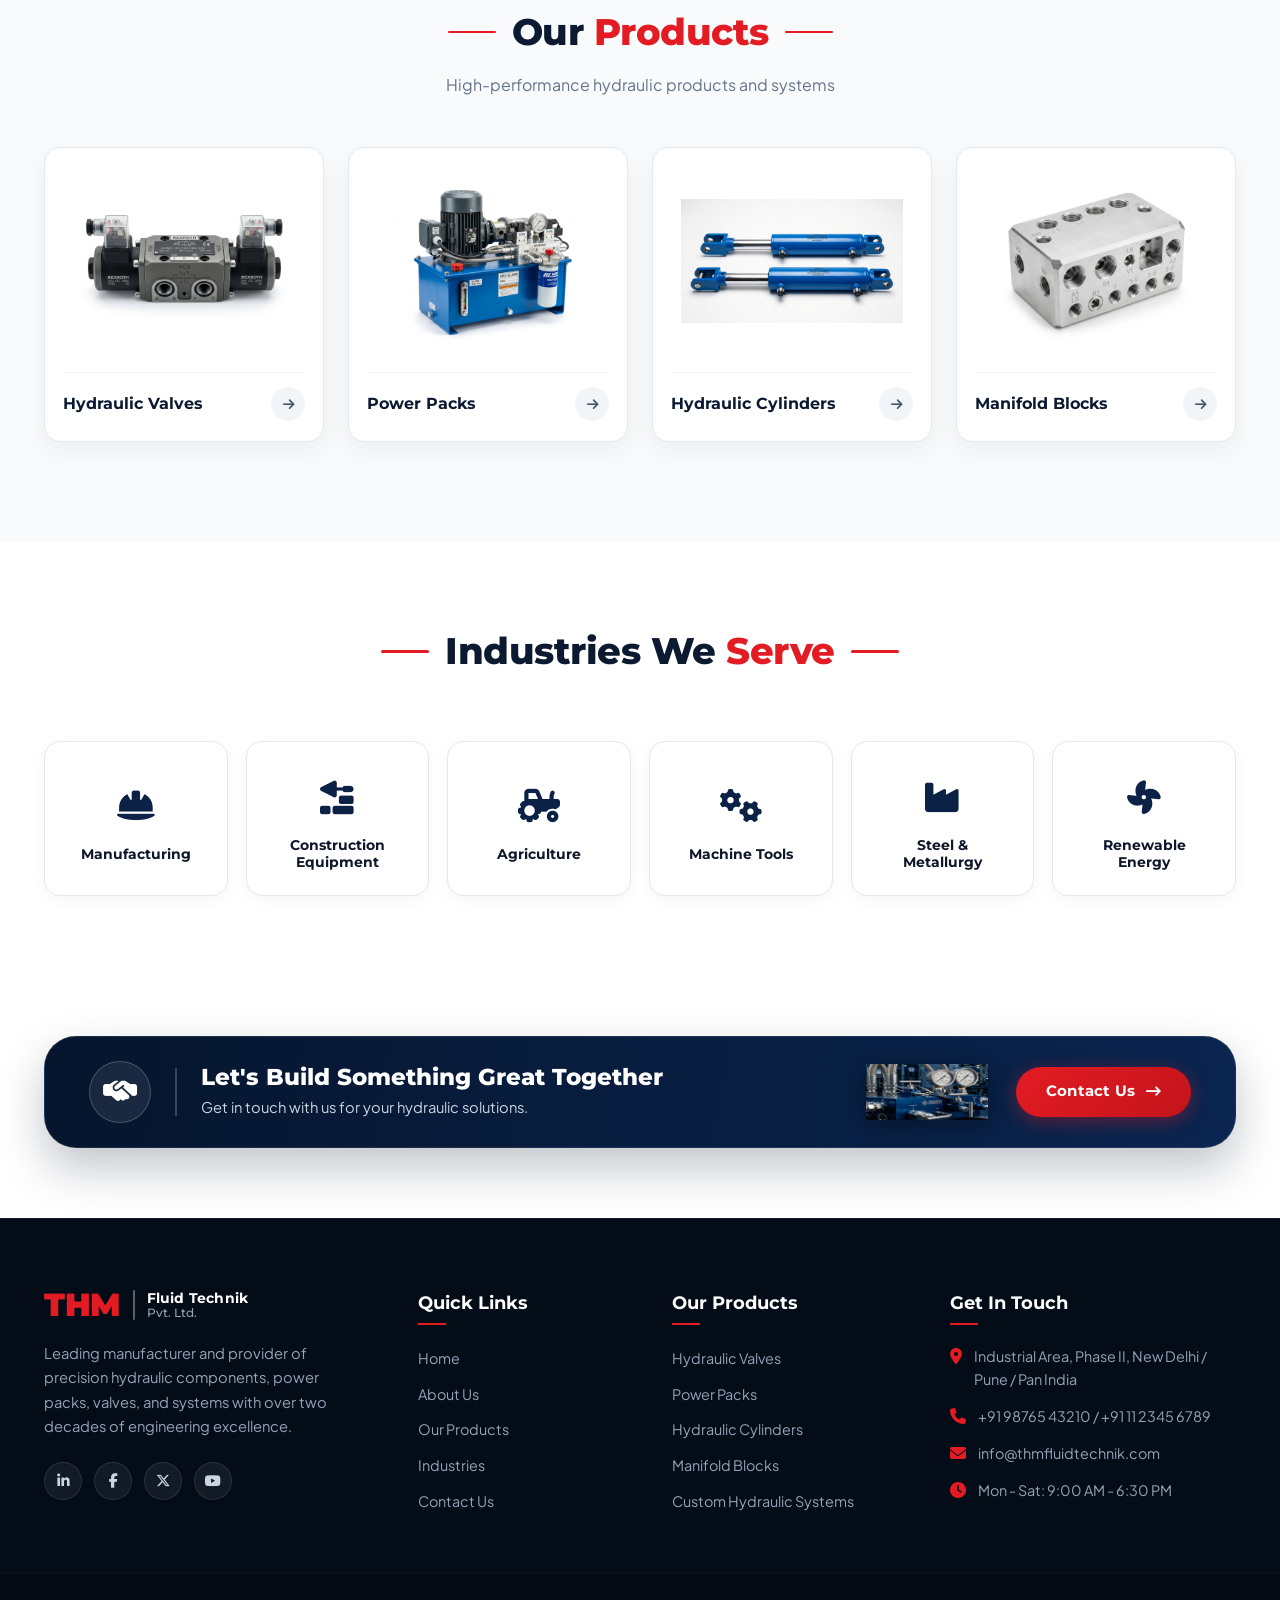
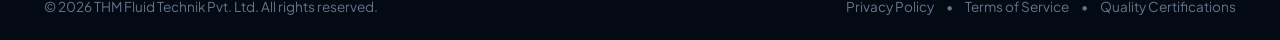
==== commit 9fe99103: "Fix: Remove duplicate Company Profile button, keep only one in navbar" ====
--- a/index.html
+++ b/index.html
@@ -177,7 +177,7 @@
                 <li class="nav-item"><a href="#industries" class="nav-link">Industries</a></li>
                 <li class="nav-item"><a href="#about" class="nav-link">About Us</a></li>
                 <li class="nav-item"><a href="#contact" class="nav-link">Contact</a></li>
-                <li class="nav-item"><a href="#" class="nav-link" id="openProfileBtnMobile" style="color:#f87171;font-weight:700;"><i class="fa-solid fa-id-card"></i> Company Profile</a></li>
+                
             </ul>
 
             <!-- Nav Actions -->
@@ -699,7 +699,6 @@
     (function() {
         var modal = document.getElementById('profileModal');
         var openBtn = document.getElementById('openProfileBtn');
-        var openBtnMobile = document.getElementById('openProfileBtnMobile');
         var closeBtn = document.getElementById('closeProfileModal');
         function openModal(e) {
             e.preventDefault();
@@ -707,7 +706,6 @@
             document.body.style.overflow = 'hidden';
         }
         if (openBtn) openBtn.addEventListener('click', openModal);
-        if (openBtnMobile) openBtnMobile.addEventListener('click', openModal);
         function closeModal() {
             modal.classList.remove('active');
             document.body.style.overflow = '';
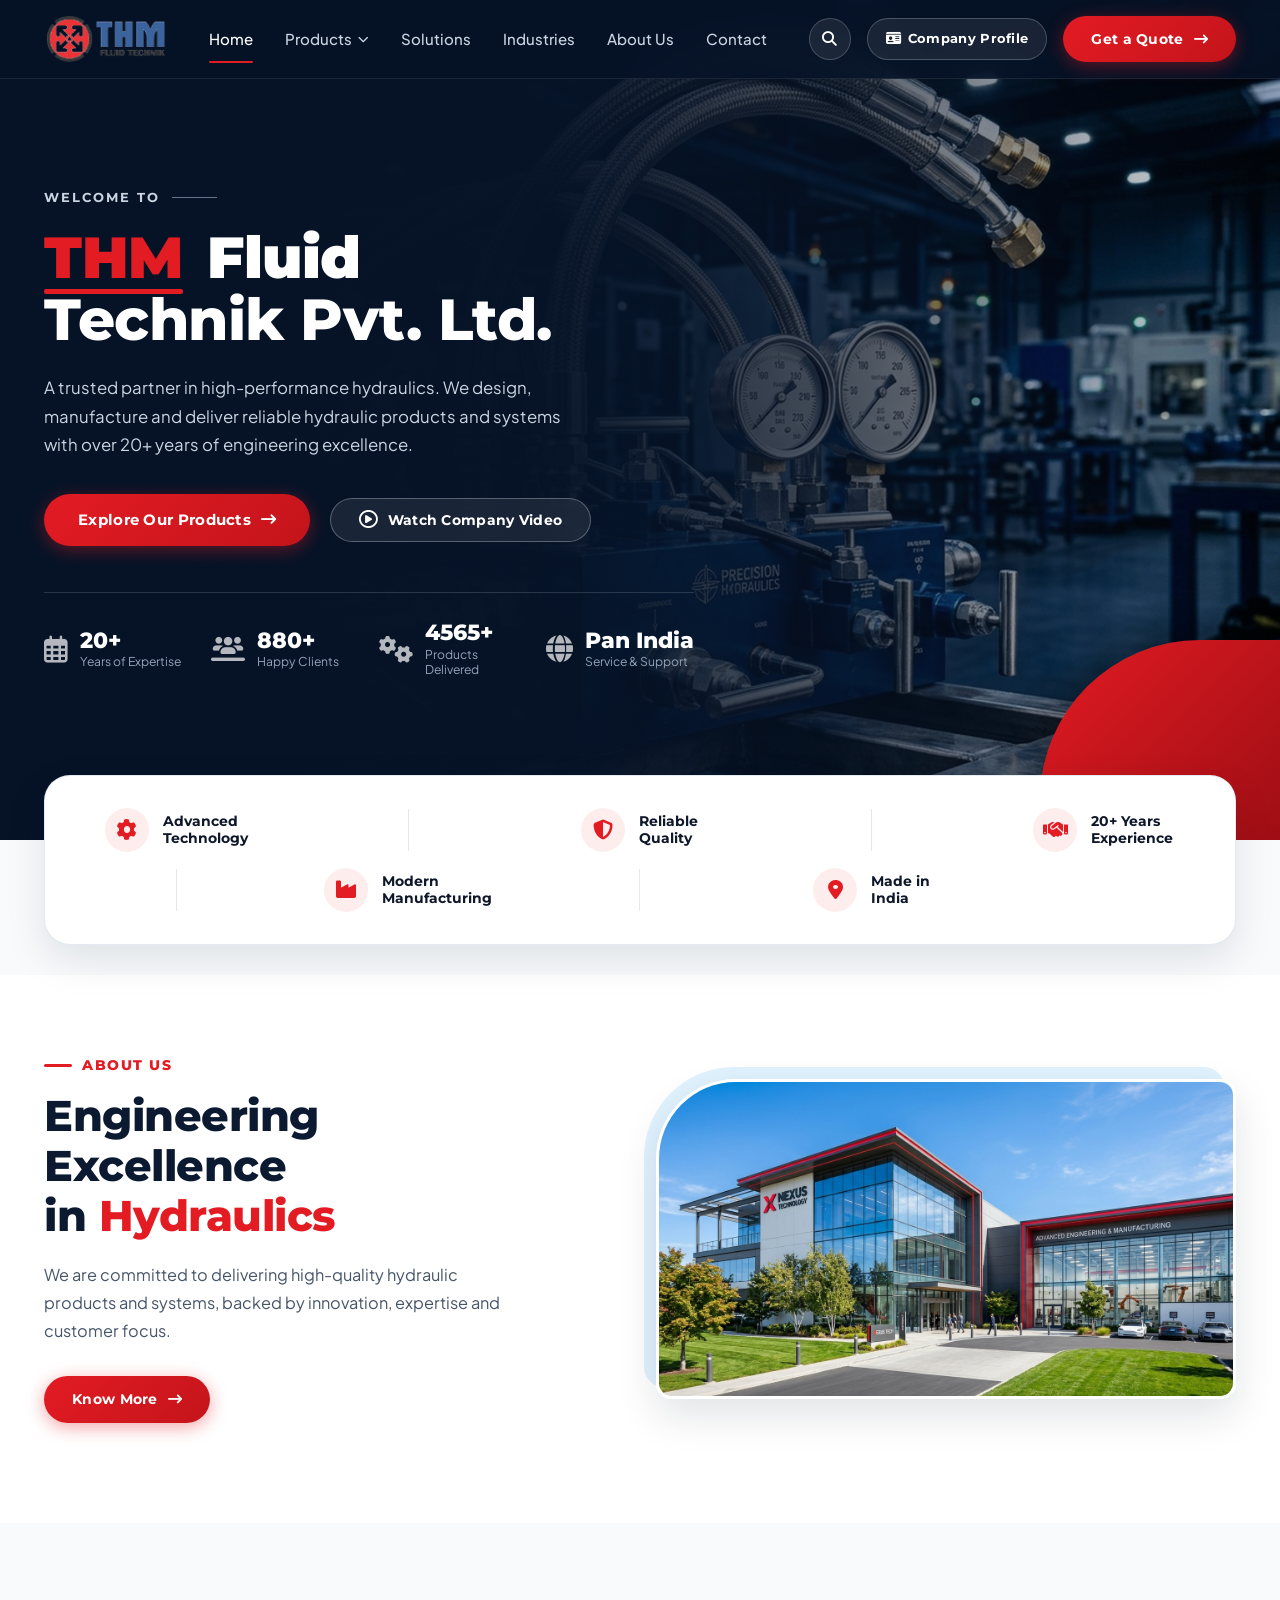
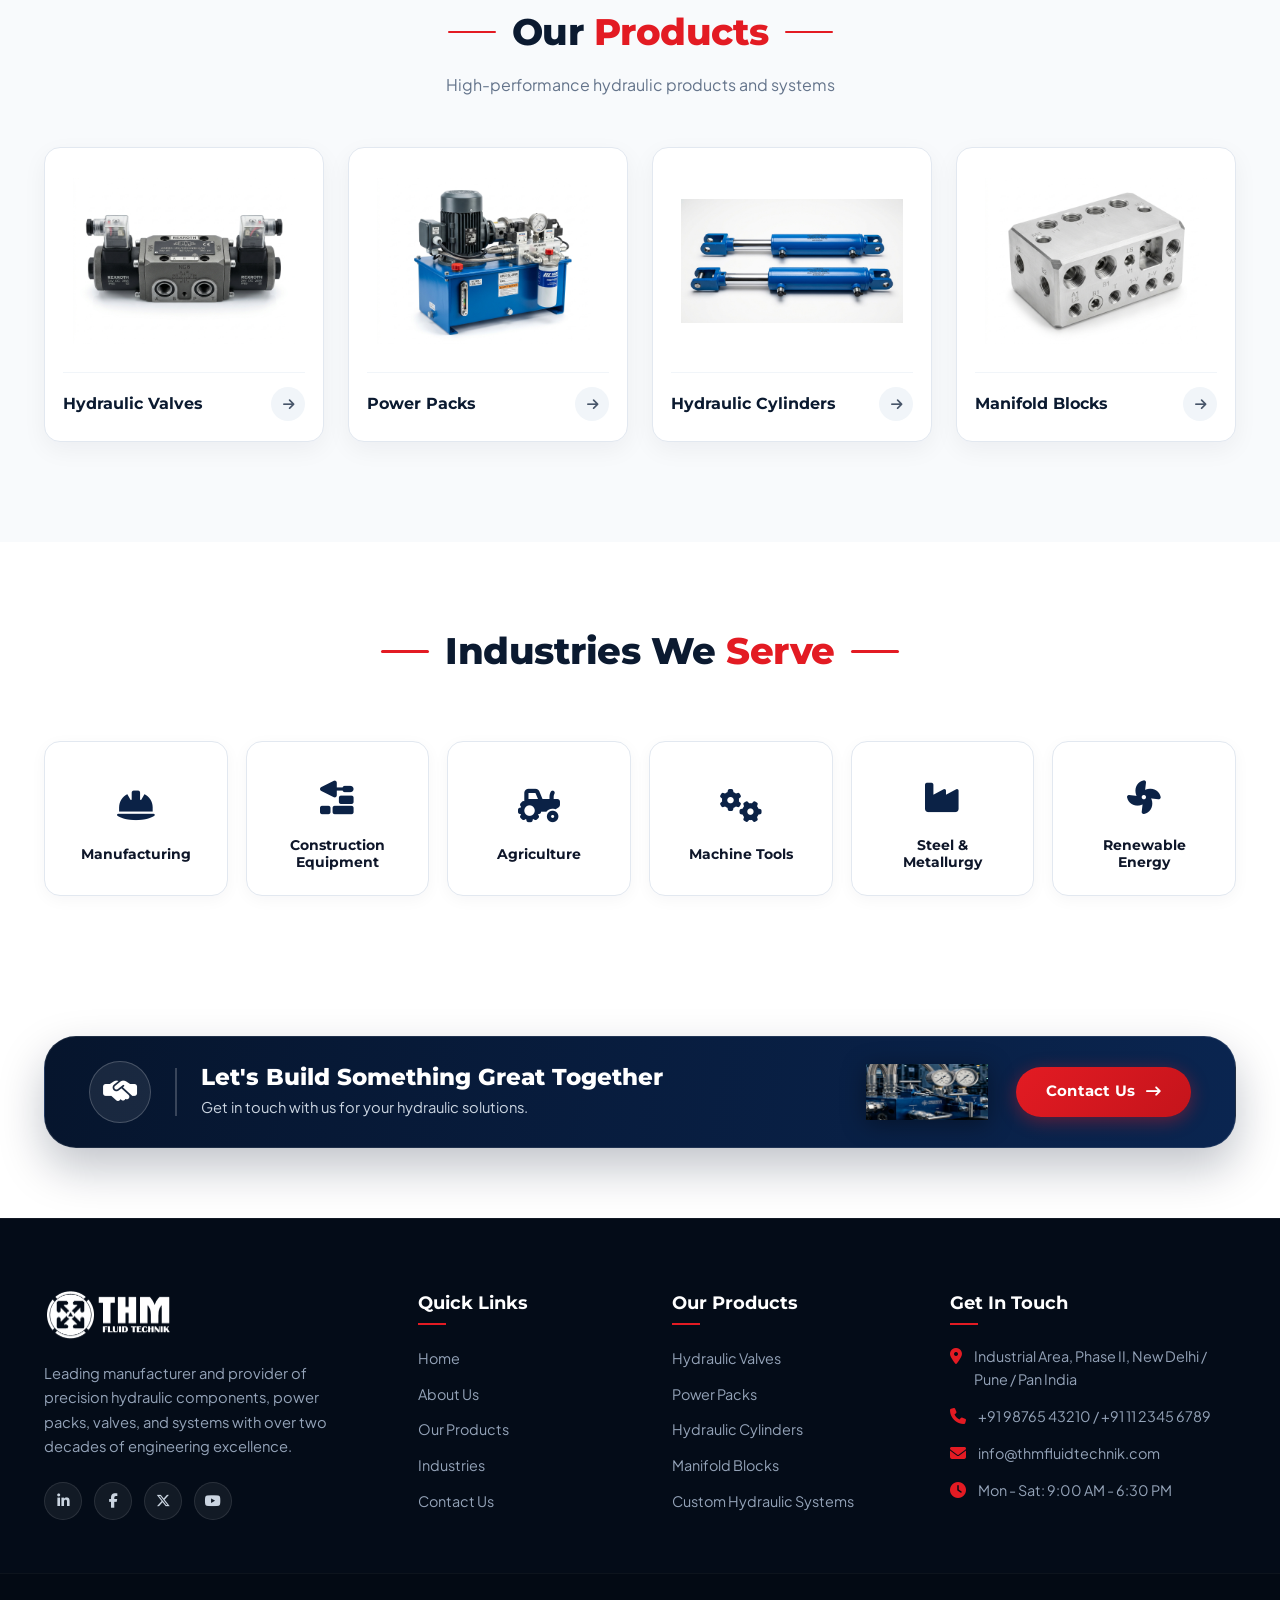
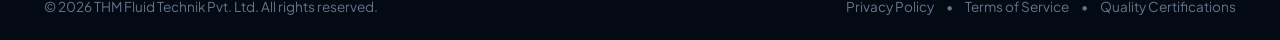
==== commit 4749f4c2: "Use official THM logo images from assets/logos in navbar and footer" ====
--- a/index.html
+++ b/index.html
@@ -151,12 +151,9 @@
     <header class="navbar-wrapper">
         <nav class="navbar container">
             <a href="#" class="logo-brand">
-                <span class="logo-thm">THM</span>
-                <span class="logo-sep"></span>
-                <span class="logo-text">
-                    <span class="company-name">Fluid Technik</span>
-                    <span class="company-sub">Pvt. Ltd.</span>
-                </span>
+                <img src="assets/logos/logo-horizontal.png"
+                     alt="THM Fluid Technik Pvt. Ltd."
+                     style="height:50px;width:auto;display:block;object-fit:contain;">
             </a>
 
             <!-- Navigation Links -->
@@ -530,13 +527,10 @@
     <footer class="main-footer">
         <div class="container footer-grid">
             <div class="footer-col brand-col">
-                <div class="logo-brand">
-                    <span class="logo-thm">THM</span>
-                    <span class="logo-sep"></span>
-                    <span class="logo-text">
-                        <span class="company-name">Fluid Technik</span>
-                        <span class="company-sub">Pvt. Ltd.</span>
-                    </span>
+                <div class="logo-brand" style="margin-bottom:16px;">
+                    <img src="assets/logos/logo-horizontal.png"
+                         alt="THM Fluid Technik Pvt. Ltd."
+                         style="height:52px;width:auto;display:block;object-fit:contain;filter:brightness(0) invert(1);">
                 </div>
                 <p class="footer-desc">
                     Leading manufacturer and provider of precision hydraulic components, 
